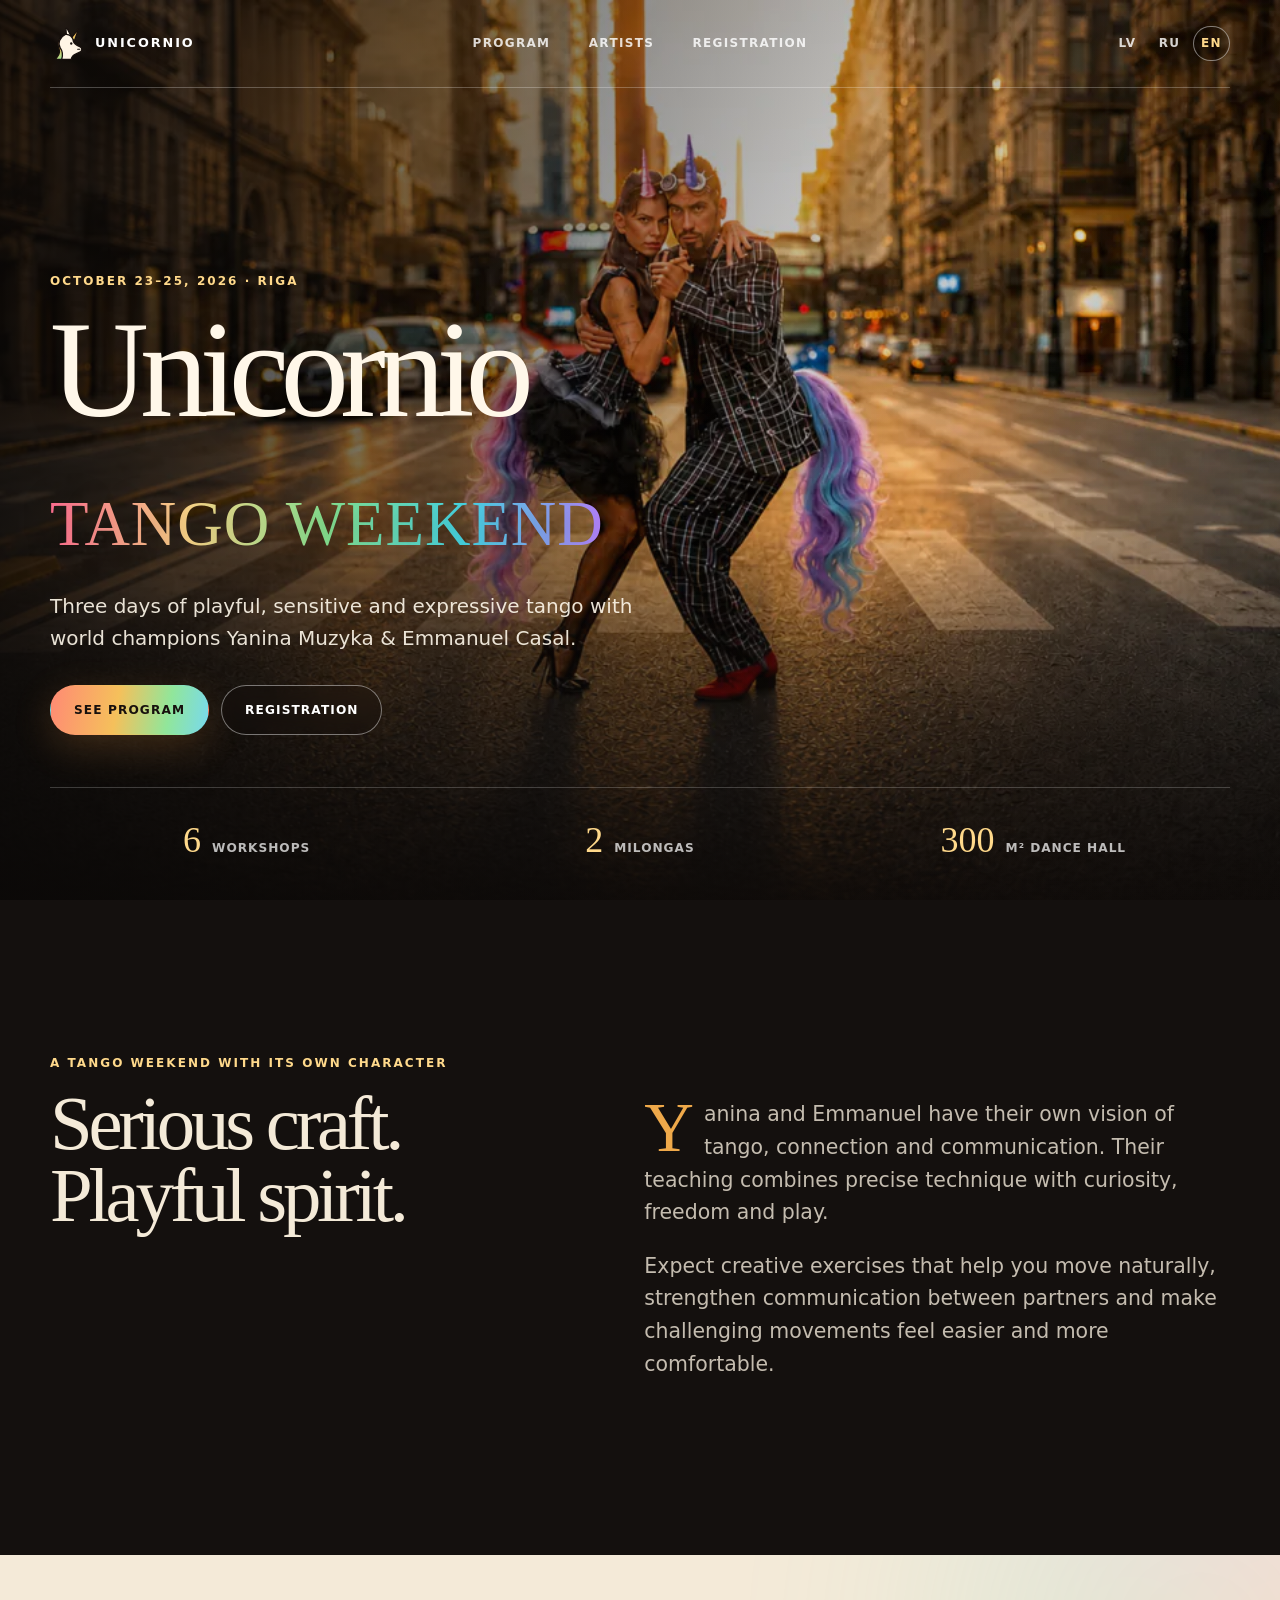
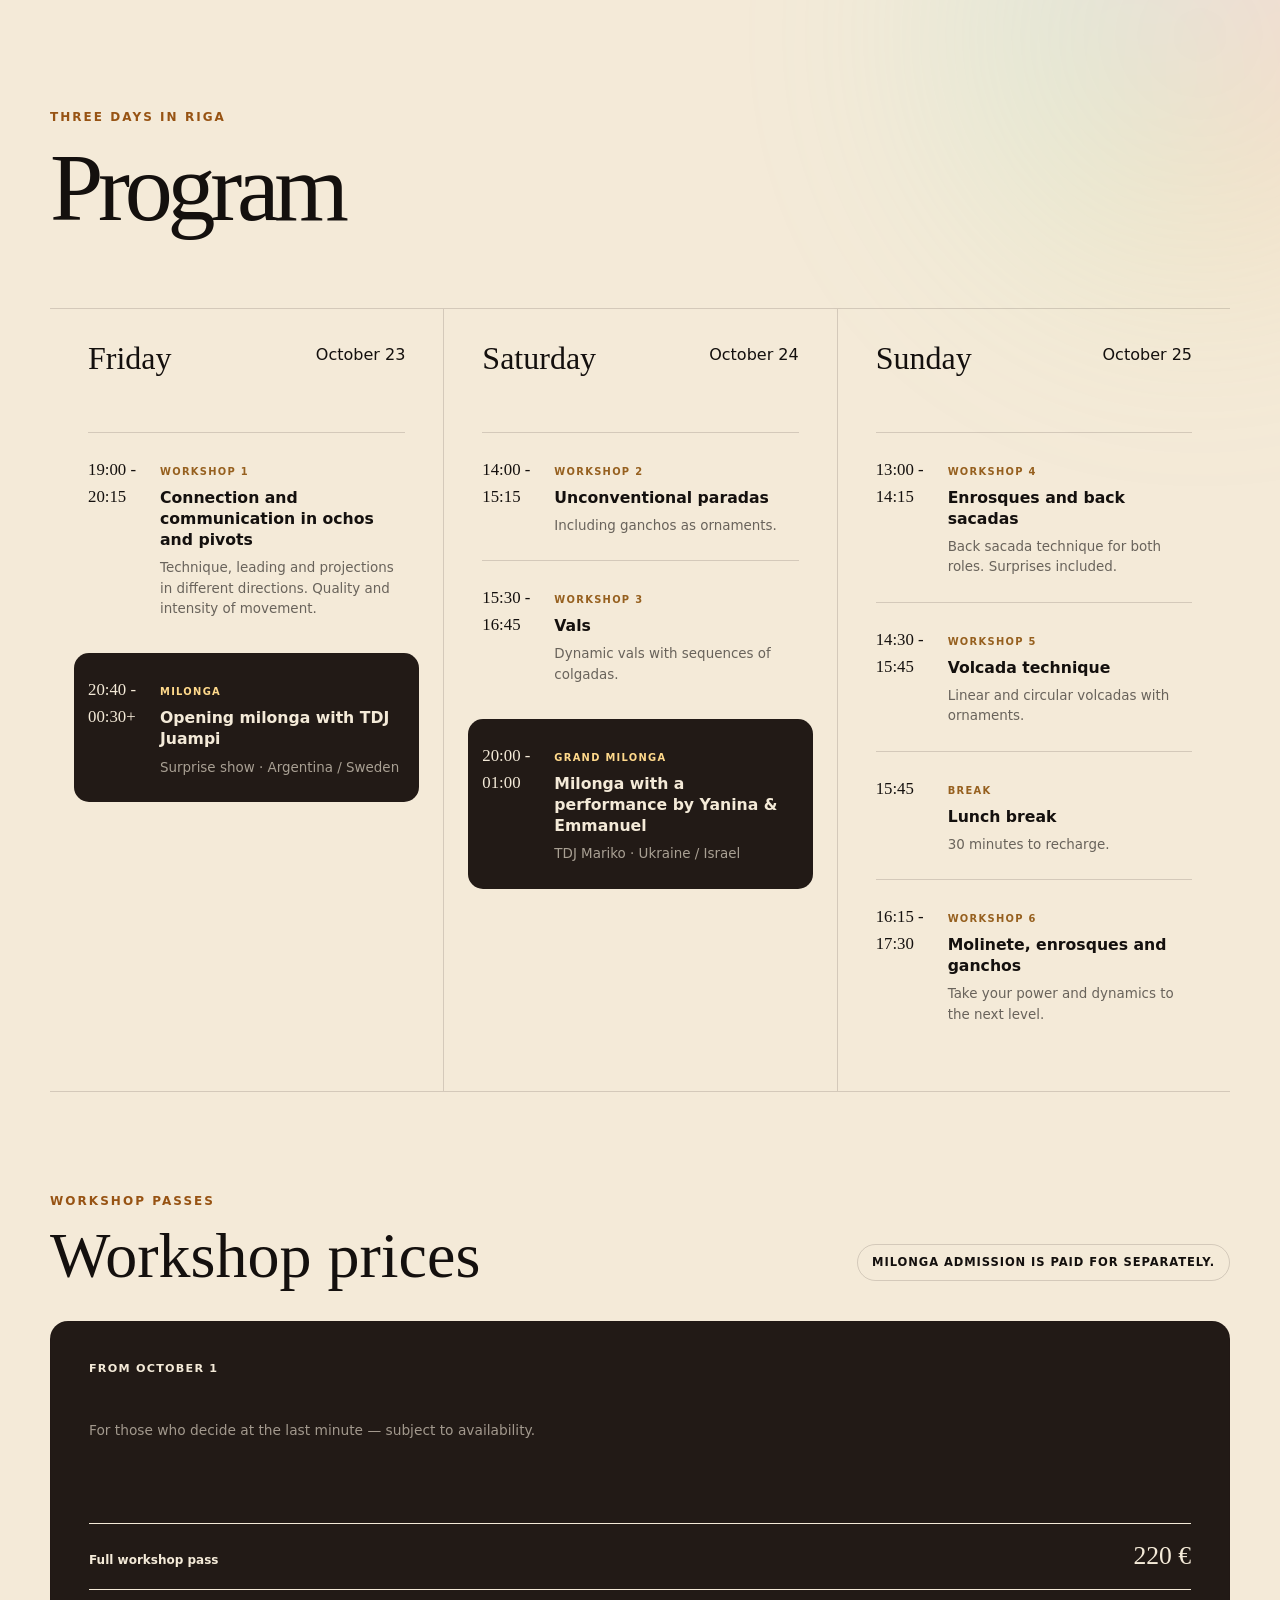
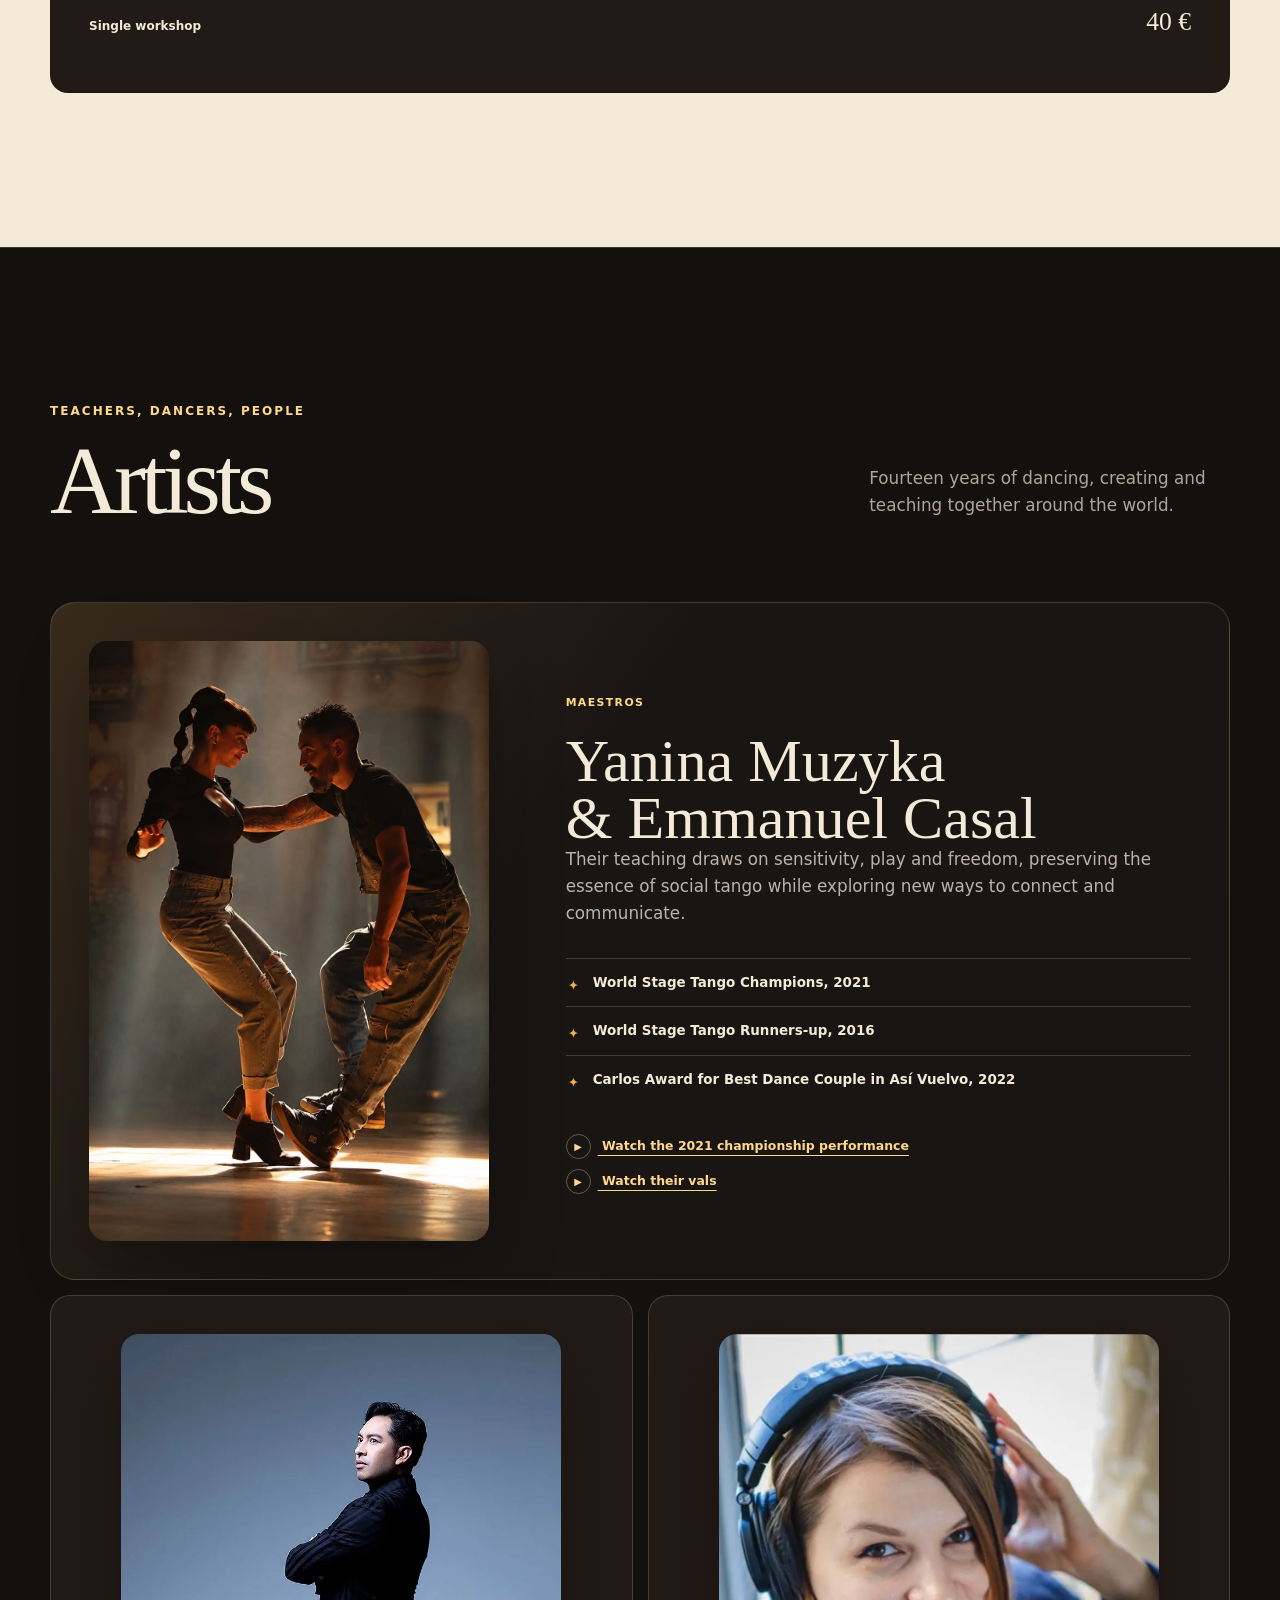
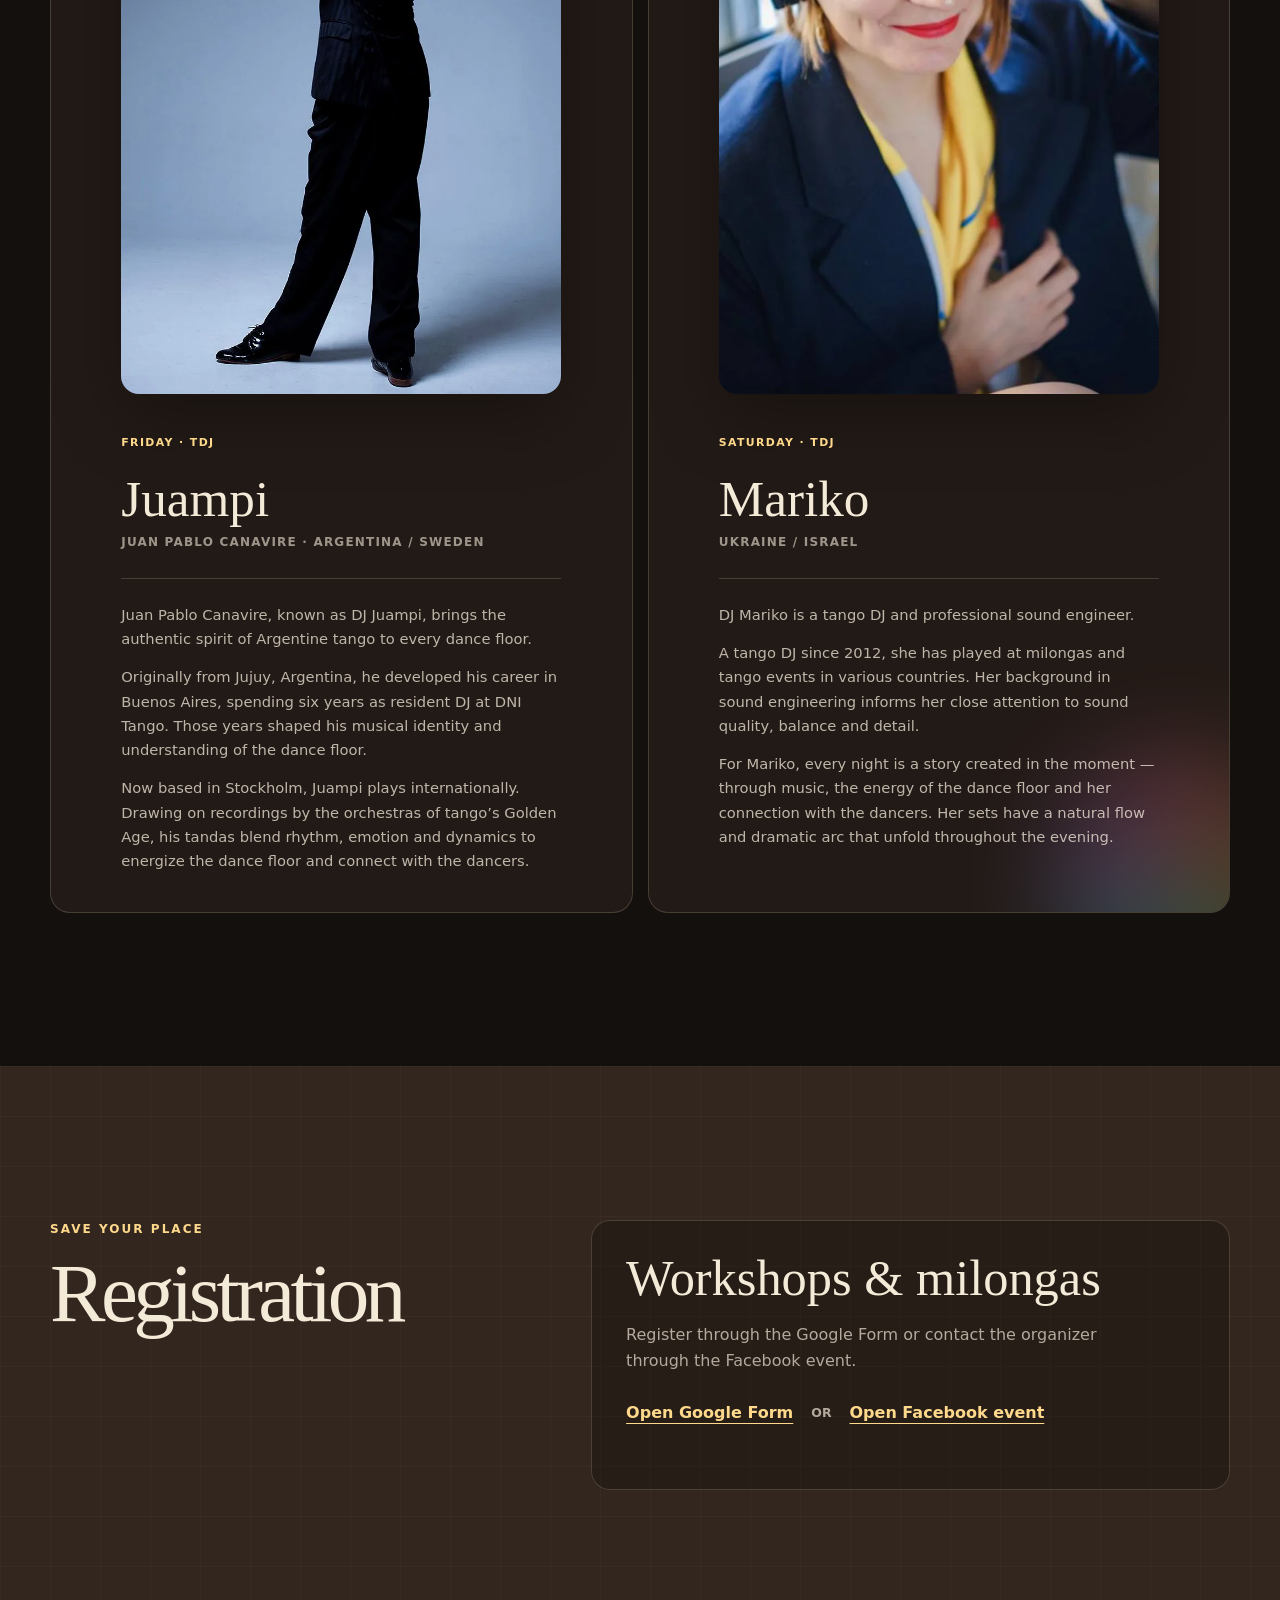
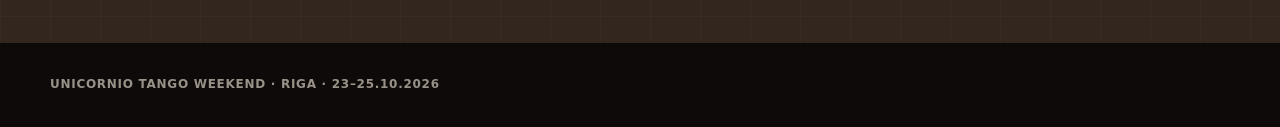
==== en/index.html @ 2f27020a "Improve multilingual event SEO" ====
<!doctype html>
<html lang="en">
  <head>
    <meta charset="UTF-8" />
    <meta name="viewport" content="width=device-width, initial-scale=1.0" />
    <meta name="theme-color" content="#130f0d" />
    <meta name="description" content="Argentine tango workshops and milongas in Riga, October 23–25, 2026, with Yanina Muzyka and Emmanuel Casal." />
    <link rel="canonical" href="https://tangounicornio.lv/en/" />
    <link rel="alternate" hreflang="lv" href="https://tangounicornio.lv/lv/" />
    <link rel="alternate" hreflang="ru" href="https://tangounicornio.lv/ru/" />
    <link rel="alternate" hreflang="en" href="https://tangounicornio.lv/en/" />
    <link rel="alternate" hreflang="x-default" href="https://tangounicornio.lv/en/" />
    <meta property="og:type" content="website" />
    <meta property="og:title" content="Argentine Tango Weekend in Riga 2026 | Unicornio" />
    <meta property="og:description" content="Six workshops and two milongas — with a surprise show on Friday and a performance by Yanina &amp; Emmanuel on Saturday." />
    <meta property="og:image" content="/assets/unicornio-cover.png" />
    <title>Argentine Tango Weekend in Riga 2026 | Unicornio</title>
    <link rel="icon" href="/assets/favicon.svg" type="image/svg+xml" />
    <link rel="stylesheet" href="/styles.css" />
    <script type="application/ld+json">
{
  "@context": "https://schema.org",
  "@type": "Event",
  "name": "Unicornio Tango Weekend",
  "description": "Argentine tango workshops and milongas in Riga, October 23–25, 2026, with Yanina Muzyka and Emmanuel Casal.",
  "startDate": "2026-10-23T19:00:00+03:00",
  "endDate": "2026-10-25T17:30:00+02:00",
  "eventStatus": "https://schema.org/EventScheduled",
  "eventAttendanceMode": "https://schema.org/OfflineEventAttendanceMode",
  "inLanguage": "en",
  "url": "https://tangounicornio.lv/en/",
  "image": [
    "https://tangounicornio.lv/assets/unicornio-cover-1733.webp"
  ],
  "location": {
    "@type": "Place",
    "address": {
      "@type": "PostalAddress",
      "addressLocality": "Riga",
      "addressCountry": "LV"
    }
  },
  "performer": [
    {
      "@type": "Person",
      "name": "Yanina Muzyka"
    },
    {
      "@type": "Person",
      "name": "Emmanuel Casal"
    }
  ],
  "offers": [
    {
      "@type": "Offer",
      "name": "Full workshop pass",
      "price": "220",
      "priceCurrency": "EUR",
      "availability": "https://schema.org/InStock",
      "validFrom": "2026-10-01T00:00:00+03:00",
      "url": "https://forms.gle/D3oBQXFUAZPL2CEC7"
    },
    {
      "@type": "Offer",
      "name": "Single workshop",
      "price": "40",
      "priceCurrency": "EUR",
      "availability": "https://schema.org/InStock",
      "validFrom": "2026-10-01T00:00:00+03:00",
      "url": "https://forms.gle/D3oBQXFUAZPL2CEC7"
    }
  ],
  "sameAs": "https://facebook.com/events/s/unicornio-tango-weekend/2858745324495593/"
}
    </script>
    <script src="/runtime.js" defer></script>
  </head>
  <body>
    <a class="skip-link" href="#main">Skip to content</a>

    <header class="site-header" id="top">
      <a class="brand" href="#top" aria-label="Unicornio Tango Weekend">
        <img class="brand-mark" src="/assets/favicon.svg" alt="" />
        <span>Unicornio</span>
      </a>

      <nav class="main-nav" aria-label="Main navigation">
        <a href="#program">Program</a>
        <a href="#artists">Artists</a>
        <a href="#registration">Registration</a>
      </nav>

      <nav class="language-picker" aria-label="Language">
        <a href="/lv/" lang="lv">LV</a>
        <a href="/ru/" lang="ru">RU</a>
        <a href="/en/" lang="en" class="active" aria-current="page">EN</a>
      </nav>
    </header>

    <main id="main">
      <section class="hero" aria-labelledby="hero-title">
        <div class="hero-image-wrap">
          <picture>
            <source
              type="image/webp"
              srcset="
                /assets/unicornio-cover-640.webp 640w,
                /assets/unicornio-cover-1280.webp 1280w,
                /assets/unicornio-cover-1733.webp 1733w
              "
              sizes="100vw"
            />
            <img
              class="hero-image"
              src="/assets/unicornio-cover.png"
              width="1733"
              height="907"
              fetchpriority="high"
              alt="Yanina Muzyka and Emmanuel Casal dancing tango in a Riga street surrounded by unicorn imagery"
            />
          </picture>
          <div class="hero-image-shade" aria-hidden="true"></div>
        </div>

        <div class="hero-content shell">
          <p class="eyebrow">October 23–25, 2026 · Riga</p>
          <h1 id="hero-title">Unicornio<br /><span>Tango Weekend</span></h1>
          <p class="hero-lead">Three days of playful, sensitive and expressive tango with world champions Yanina Muzyka &amp; Emmanuel Casal.</p>
          <div class="hero-actions">
            <a class="button button-primary" href="#program">See program</a>
            <a class="button button-ghost" href="#registration">Registration</a>
          </div>
        </div>

        <div class="hero-facts shell" aria-label="Event highlights">
          <div><strong>6</strong><span>workshops</span></div>
          <div><strong>2</strong><span>milongas</span></div>
          <div><strong>300</strong><span>m² dance hall</span></div>
        </div>
      </section>

      <section class="intro section shell">
        <div class="section-heading intro-heading">
          <p class="eyebrow">A tango weekend with its own character</p>
          <h2>Serious craft. Playful spirit.</h2>
        </div>
        <div class="intro-copy">
          <p>Yanina and Emmanuel have their own vision of tango, connection and communication. Their teaching combines precise technique with curiosity, freedom and play.</p>
          <p>Expect creative exercises that help you move naturally, strengthen communication between partners and make challenging movements feel easier and more comfortable.</p>
        </div>
      </section>

      <section class="section program-section" id="program">
        <div class="shell">
          <div class="section-heading split-heading">
            <div>
              <p class="eyebrow">Three days in Riga</p>
              <h2>Program</h2>
            </div>
          </div>

          <div class="schedule">
              <article class="day">
                <header class="day-header">
                  <h3>Friday</h3>
                  <time datetime="2026-10-23">October 23</time>
                </header>

                <div class="event-item">
                  <time class="event-time" datetime="2026-10-23T19:00:00+03:00">19:00 - 20:15</time>
                  <div class="event-copy">
                    <span>Workshop 1</span>
                    <h4>Connection and communication in ochos and pivots</h4>
                    <p>Technique, leading and projections in different directions. Quality and intensity of movement.</p>
                  </div>
                </div>
                <div class="event-item milonga">
                  <time class="event-time" datetime="2026-10-23T20:40:00+03:00">20:40 - 00:30+</time>
                  <div class="event-copy">
                    <span>Milonga</span>
                    <h4>Opening milonga with TDJ Juampi</h4>
                    <p>Surprise show · Argentina / Sweden</p>
                  </div>
                </div>
              </article>
              <article class="day">
                <header class="day-header">
                  <h3>Saturday</h3>
                  <time datetime="2026-10-24">October 24</time>
                </header>

                <div class="event-item">
                  <time class="event-time" datetime="2026-10-24T14:00:00+03:00">14:00 - 15:15</time>
                  <div class="event-copy">
                    <span>Workshop 2</span>
                    <h4>Unconventional paradas</h4>
                    <p>Including ganchos as ornaments.</p>
                  </div>
                </div>
                <div class="event-item">
                  <time class="event-time" datetime="2026-10-24T15:30:00+03:00">15:30 - 16:45</time>
                  <div class="event-copy">
                    <span>Workshop 3</span>
                    <h4>Vals</h4>
                    <p>Dynamic vals with sequences of colgadas.</p>
                  </div>
                </div>
                <div class="event-item milonga">
                  <time class="event-time" datetime="2026-10-24T20:00:00+03:00">20:00 - 01:00</time>
                  <div class="event-copy">
                    <span>Grand Milonga</span>
                    <h4>Milonga with a performance by Yanina &amp; Emmanuel</h4>
                    <p>TDJ Mariko · Ukraine / Israel</p>
                  </div>
                </div>
              </article>
              <article class="day">
                <header class="day-header">
                  <h3>Sunday</h3>
                  <time datetime="2026-10-25">October 25</time>
                </header>

                <div class="event-item">
                  <time class="event-time" datetime="2026-10-25T13:00:00+02:00">13:00 - 14:15</time>
                  <div class="event-copy">
                    <span>Workshop 4</span>
                    <h4>Enrosques and back sacadas</h4>
                    <p>Back sacada technique for both roles. Surprises included.</p>
                  </div>
                </div>
                <div class="event-item">
                  <time class="event-time" datetime="2026-10-25T14:30:00+02:00">14:30 - 15:45</time>
                  <div class="event-copy">
                    <span>Workshop 5</span>
                    <h4>Volcada technique</h4>
                    <p>Linear and circular volcadas with ornaments.</p>
                  </div>
                </div>
                <div class="event-item">
                  <time class="event-time" datetime="2026-10-25T15:45:00+02:00">15:45</time>
                  <div class="event-copy">
                    <span>Break</span>
                    <h4>Lunch break</h4>
                    <p>30 minutes to recharge.</p>
                  </div>
                </div>
                <div class="event-item">
                  <time class="event-time" datetime="2026-10-25T16:15:00+02:00">16:15 - 17:30</time>
                  <div class="event-copy">
                    <span>Workshop 6</span>
                    <h4>Molinete, enrosques and ganchos</h4>
                    <p>Take your power and dynamics to the next level.</p>
                  </div>
                </div>
              </article>
          </div>

          <div class="pricing-header">
            <div>
              <p class="eyebrow">Workshop passes</p>
              <h3>Workshop prices</h3>
            </div>
            <p class="notice">Milonga admission is paid for separately.</p>
          </div>
          <div class="pricing-grid pricing-grid-single">
            <article class="price-card">
              <span class="price-period">From October 1</span>
              <p>For those who decide at the last minute — subject to availability.</p>
              <div class="price-row"><span>Full workshop pass</span><strong>220 €</strong></div>
              <div class="price-row"><span>Single workshop</span><strong>40 €</strong></div>
            </article>
          </div>
        </div>
      </section>

      <section class="section artists-section" id="artists">
        <div class="shell">
          <div class="section-heading split-heading">
            <div>
              <p class="eyebrow">Teachers, dancers, people</p>
              <h2>Artists</h2>
            </div>
            <p>Fourteen years of dancing, creating and teaching together around the world.</p>
          </div>

          <article class="maestros-card">
            <div class="maestros-photo">
              <img src="/assets/yanina-emmanuel-teachers.webp" width="1024" height="1536" loading="lazy" decoding="async" alt="Yanina Muzyka and Emmanuel Casal dancing together" />
            </div>
            <div class="maestros-content">
              <div class="maestros-title">
                <span>Maestros</span>
                <h3>Yanina Muzyka<br />&amp; Emmanuel Casal</h3>
              </div>
              <div class="maestros-copy">
                <p>Their teaching draws on sensitivity, play and freedom, preserving the essence of social tango while exploring new ways to connect and communicate.</p>
                <ul class="achievements">
                  <li>World Stage Tango Champions, 2021</li>
                  <li>World Stage Tango Runners-up, 2016</li>
                  <li>Carlos Award for Best Dance Couple in Así Vuelvo, 2022</li>
                </ul>
                <div class="video-links">
                  <a href="https://youtu.be/jiVx8VYluPM" target="_blank" rel="noreferrer">
                    <span aria-hidden="true">▶</span>
                    <span>Watch the 2021 championship performance</span>
                  </a>
                  <a href="https://www.youtube.com/watch?v=4IIaq4v3_SM" target="_blank" rel="noreferrer">
                    <span aria-hidden="true">▶</span>
                    <span>Watch their vals</span>
                  </a>
                </div>
              </div>
            </div>
          </article>

          <div class="dj-grid">
            <article class="dj-card dj-card-with-photo">
              <div class="dj-photo">
                <img src="/assets/juampi-tdj.webp" width="800" height="1200" loading="lazy" decoding="async" alt="Portrait of Juampi" />
              </div>
              <div class="dj-card-content">
                <span>Friday · TDJ</span>
                <h3>Juampi</h3>
                <p>Juan Pablo Canavire · Argentina / Sweden</p>
                <div class="dj-bio">
                  <p>Juan Pablo Canavire, known as DJ Juampi, brings the authentic spirit of Argentine tango to every dance floor.</p>
                  <p>Originally from Jujuy, Argentina, he developed his career in Buenos Aires, spending six years as resident DJ at DNI Tango. Those years shaped his musical identity and understanding of the dance floor.</p>
                  <p>Now based in Stockholm, Juampi plays internationally. Drawing on recordings by the orchestras of tango’s Golden Age, his tandas blend rhythm, emotion and dynamics to energize the dance floor and connect with the dancers.</p>
                </div>
              </div>
            </article>
            <article class="dj-card dj-card-with-photo rainbow-card">
              <div class="dj-photo">
                <img src="/assets/mariko-tdj.webp" width="800" height="1200" loading="lazy" decoding="async" alt="Portrait of Mariko" />
              </div>
              <div class="dj-card-content">
                <span>Saturday · TDJ</span>
                <h3>Mariko</h3>
                <p>Ukraine / Israel</p>
                <div class="dj-bio">
                  <p>DJ Mariko is a tango DJ and professional sound engineer.</p>
                  <p>A tango DJ since 2012, she has played at milongas and tango events in various countries. Her background in sound engineering informs her close attention to sound quality, balance and detail.</p>
                  <p>For Mariko, every night is a story created in the moment — through music, the energy of the dance floor and her connection with the dancers. Her sets have a natural flow and dramatic arc that unfold throughout the evening.</p>
                </div>
              </div>
            </article>
          </div>
        </div>
      </section>

      <section class="section registration-section" id="registration">
        <div class="shell registration-shell">
          <div class="section-heading">
            <p class="eyebrow">Save your place</p>
            <h2>Registration</h2>
          </div>

          <div class="registration-grid">
            <article class="registration-card">
              <h3>Workshops &amp; milongas</h3>
              <p>Register through the Google Form or contact the organizer through the Facebook event.</p>
              <div class="registration-actions">
                <a class="text-link" href="https://forms.gle/D3oBQXFUAZPL2CEC7" target="_blank" rel="noreferrer">
                  <span>Open Google Form</span>
                </a>
                <span class="registration-or">or</span>
                <a class="text-link" href="https://facebook.com/events/s/unicornio-tango-weekend/2858745324495593/" target="_blank" rel="noreferrer">Open Facebook event</a>
              </div>
            </article>
          </div>
        </div>
      </section>
    </main>

    <footer class="site-footer">
      <div class="shell footer-inner">
        <p>Unicornio Tango Weekend · Riga · 23–25.10.2026</p>
      </div>
    </footer>

    <a class="back-to-top" id="back-to-top" href="#top" aria-hidden="true" tabindex="-1">Back to top ↑</a>
  </body>
</html>
---- styles.css ----
:root {
  --ink: #14100e;
  --ink-soft: #221a16;
  --paper: #f4ead8;
  --paper-deep: #e6d3b6;
  --gold: #efa94a;
  --gold-bright: #ffd98b;
  --rose: #ff6f91;
  --violet: #b883ff;
  --cyan: #47d9e9;
  --green: #88e693;
  --line-dark: rgba(255, 234, 198, 0.17);
  --line-light: rgba(28, 19, 14, 0.15);
  --shell: min(1180px, calc(100vw - 40px));
  --display: Georgia, "Times New Roman", serif;
  --sans: Inter, ui-sans-serif, system-ui, -apple-system, BlinkMacSystemFont, "Segoe UI", sans-serif;
}

* {
  box-sizing: border-box;
}

html {
  scroll-behavior: smooth;
}

body {
  margin: 0;
  background: var(--ink);
  color: var(--paper);
  font-family: var(--sans);
  font-size: 16px;
  line-height: 1.6;
}

body::before {
  position: fixed;
  inset: 0;
  z-index: -1;
  background:
    radial-gradient(circle at 12% 8%, rgba(255, 181, 83, 0.12), transparent 31%),
    radial-gradient(circle at 90% 32%, rgba(184, 131, 255, 0.08), transparent 28%),
    var(--ink);
  content: "";
}

a {
  color: inherit;
}

button,
a {
  -webkit-tap-highlight-color: transparent;
}

button,
.button {
  font: inherit;
}

.shell {
  width: var(--shell);
  margin-inline: auto;
}

.skip-link {
  position: fixed;
  top: 10px;
  left: 10px;
  z-index: 100;
  padding: 10px 16px;
  background: var(--paper);
  color: var(--ink);
  transform: translateY(-160%);
}

.skip-link:focus {
  transform: translateY(0);
}

.site-header {
  position: absolute;
  top: 0;
  left: 50%;
  z-index: 20;
  display: grid;
  grid-template-columns: 1fr auto 1fr;
  align-items: center;
  width: var(--shell);
  min-height: 88px;
  border-bottom: 1px solid rgba(255, 255, 255, 0.25);
  transform: translateX(-50%);
}

.brand {
  display: inline-flex;
  align-items: center;
  gap: 11px;
  width: fit-content;
  color: #fff;
  font-size: 0.8rem;
  font-weight: 800;
  letter-spacing: 0.15em;
  text-decoration: none;
  text-transform: uppercase;
}

.brand-mark {
  display: block;
  width: 34px;
  height: 34px;
  object-fit: contain;
}

.main-nav {
  display: flex;
  gap: clamp(22px, 3vw, 42px);
}

.main-nav a,
.language-picker a {
  border: 0;
  background: transparent;
  color: rgba(255, 255, 255, 0.82);
  cursor: pointer;
  font-size: 0.75rem;
  font-weight: 750;
  letter-spacing: 0.11em;
  text-decoration: none;
  text-transform: uppercase;
}

.main-nav a:hover,
.main-nav a:focus-visible,
.language-picker a:hover,
.language-picker a:focus-visible,
.language-picker a.active {
  color: var(--gold-bright);
}

.language-picker {
  display: flex;
  justify-content: flex-end;
  gap: 5px;
}

.language-picker a {
  min-width: 37px;
  padding: 7px 6px;
  border: 1px solid transparent;
  border-radius: 100px;
  text-align: center;
}

.language-picker a.active {
  border-color: rgba(255, 255, 255, 0.45);
  background: rgba(0, 0, 0, 0.2);
}

.hero {
  position: relative;
  display: flex;
  min-height: min(940px, 100svh);
  flex-direction: column;
  justify-content: flex-end;
  overflow: hidden;
  isolation: isolate;
}

.hero-image-wrap,
.hero-image-shade {
  position: absolute;
  inset: 0;
}

.hero-image-wrap picture {
  display: block;
  width: 100%;
  height: 100%;
}

.hero-image {
  width: 100%;
  height: 100%;
  object-fit: cover;
  object-position: 50% 50%;
}

.hero-image-shade {
  background:
    linear-gradient(90deg, rgba(10, 8, 7, 0.83) 0%, rgba(10, 8, 7, 0.38) 42%, rgba(10, 8, 7, 0.06) 70%),
    linear-gradient(0deg, rgba(15, 11, 9, 0.96) 0%, transparent 42%, rgba(9, 7, 6, 0.22) 100%);
}

.hero-content {
  position: relative;
  z-index: 2;
  padding-top: 155px;
  padding-bottom: 52px;
}

.eyebrow {
  margin: 0 0 15px;
  color: var(--gold-bright);
  font-size: 0.75rem;
  font-weight: 800;
  letter-spacing: 0.17em;
  text-transform: uppercase;
}

.hero h1,
.section-heading h2,
.pricing-header h3,
.maestros-card h3,
.registration-card h3 {
  margin: 0;
  font-family: var(--display);
  font-weight: 500;
  line-height: 0.94;
}

.hero h1 {
  max-width: 800px;
  color: #fff7e9;
  font-size: clamp(4.1rem, 10.7vw, 9.4rem);
  letter-spacing: -0.065em;
  text-shadow: 0 5px 35px rgba(0, 0, 0, 0.35);
}

.hero h1 span {
  display: inline-block;
  background: linear-gradient(90deg, var(--rose), var(--gold-bright), var(--green), var(--cyan), var(--violet));
  -webkit-background-clip: text;
  background-clip: text;
  color: transparent;
  font-size: 0.46em;
  letter-spacing: 0.015em;
  text-transform: uppercase;
}

.hero-lead {
  max-width: 620px;
  margin: 27px 0 0;
  color: rgba(255, 248, 235, 0.9);
  font-size: clamp(1rem, 1.8vw, 1.25rem);
}

.hero-actions {
  display: flex;
  flex-wrap: wrap;
  gap: 12px;
  margin-top: 31px;
}

.button {
  display: inline-flex;
  min-height: 50px;
  align-items: center;
  justify-content: center;
  padding: 12px 23px;
  border: 1px solid transparent;
  border-radius: 100px;
  font-size: 0.76rem;
  font-weight: 850;
  letter-spacing: 0.09em;
  text-decoration: none;
  text-transform: uppercase;
  transition: transform 160ms ease, background 160ms ease, border-color 160ms ease;
}

.button:hover,
.button:focus-visible {
  transform: translateY(-2px);
}

.button-primary {
  background: linear-gradient(100deg, #ff8a74, #f5c05b 42%, #91e69a 74%, #78d9ee);
  color: #17100d;
  box-shadow: 0 12px 38px rgba(228, 147, 65, 0.22);
}

.button-ghost {
  border-color: rgba(255, 255, 255, 0.43);
  background: rgba(16, 12, 10, 0.23);
  color: #fff;
  backdrop-filter: blur(8px);
}

.hero-facts {
  position: relative;
  z-index: 2;
  display: grid;
  grid-template-columns: repeat(3, 1fr);
  padding: 24px 0 30px;
  border-top: 1px solid rgba(255, 255, 255, 0.2);
}

.hero-facts div {
  display: flex;
  align-items: baseline;
  justify-content: center;
  gap: 11px;
}

.hero-facts strong {
  color: var(--gold-bright);
  font-family: var(--display);
  font-size: 2.25rem;
  font-weight: 500;
}

.hero-facts span {
  color: rgba(255, 255, 255, 0.72);
  font-size: 0.76rem;
  font-weight: 700;
  letter-spacing: 0.08em;
  text-transform: uppercase;
}

.section {
  padding: clamp(86px, 12vw, 155px) 0;
}

.section-heading h2 {
  font-size: clamp(3.2rem, 7.5vw, 7.2rem);
  letter-spacing: -0.055em;
}

.split-heading {
  display: grid;
  grid-template-columns: minmax(0, 1.35fr) minmax(260px, 0.65fr);
  align-items: end;
  gap: 70px;
}

.split-heading > p {
  max-width: 490px;
  margin: 0 0 7px;
  color: rgba(255, 244, 226, 0.66);
  font-size: 1.05rem;
}

.intro {
  display: grid;
  grid-template-columns: 0.9fr 1.1fr;
  gap: clamp(50px, 9vw, 130px);
  align-items: start;
}

.intro-heading h2 {
  max-width: 520px;
  font-size: clamp(3.2rem, 6vw, 6rem);
}

.intro-copy {
  max-width: 650px;
  padding-top: 24px;
  color: rgba(255, 245, 229, 0.75);
  font-size: clamp(1.05rem, 1.8vw, 1.28rem);
}

.intro-copy p:first-child::first-letter {
  float: left;
  margin: 8px 10px 0 0;
  color: var(--gold);
  font-family: var(--display);
  font-size: 4.3rem;
  line-height: 0.65;
}

.program-section {
  position: relative;
  overflow: hidden;
  background: var(--paper);
  color: var(--ink);
}

.program-section::before {
  position: absolute;
  top: -180px;
  right: -180px;
  width: 520px;
  height: 520px;
  border-radius: 50%;
  background: conic-gradient(from 80deg, var(--rose), var(--gold), var(--green), var(--cyan), var(--violet), var(--rose));
  content: "";
  filter: blur(115px);
  opacity: 0.14;
}

.program-section .eyebrow {
  color: #975313;
}

.program-section .split-heading > p {
  color: rgba(20, 16, 14, 0.66);
}

.schedule {
  position: relative;
  display: grid;
  grid-template-columns: repeat(3, 1fr);
  margin-top: 75px;
  border-top: 1px solid var(--line-light);
  border-bottom: 1px solid var(--line-light);
}

.day {
  padding: 33px clamp(20px, 3vw, 38px) 42px;
}

.day + .day {
  border-left: 1px solid var(--line-light);
}

.day-header {
  display: flex;
  align-items: flex-start;
  justify-content: space-between;
  gap: 20px;
  min-height: 90px;
}

.day-header h3 {
  margin: 0;
  font-family: var(--display);
  font-size: 2rem;
  font-weight: 500;
  line-height: 1;
}

.day-header span {
  color: rgba(20, 16, 14, 0.48);
  font-size: 0.7rem;
  font-weight: 800;
  letter-spacing: 0.11em;
  text-transform: uppercase;
}

.event-item {
  position: relative;
  display: grid;
  grid-template-columns: 58px 1fr;
  gap: 14px;
  padding: 24px 0;
  border-top: 1px solid var(--line-light);
}

.event-time {
  font-family: var(--display);
  font-size: 1.05rem;
  font-variant-numeric: tabular-nums;
}

.event-copy span {
  display: inline-block;
  margin-bottom: 7px;
  color: #96601f;
  font-size: 0.62rem;
  font-weight: 850;
  letter-spacing: 0.13em;
  text-transform: uppercase;
}

.event-copy h4 {
  margin: 0;
  font-size: 0.98rem;
  line-height: 1.35;
}

.event-copy p {
  margin: 8px 0 0;
  color: rgba(20, 16, 14, 0.62);
  font-size: 0.84rem;
  line-height: 1.52;
}

.event-item.milonga {
  margin: 10px -14px 0;
  padding: 24px 14px;
  border-top: 0;
  border-radius: 15px;
  background: var(--ink-soft);
  color: var(--paper);
}

.event-item.milonga .event-copy span {
  color: var(--gold-bright);
}

.event-item.milonga .event-copy p {
  color: rgba(255, 245, 228, 0.61);
}

.pricing-header {
  display: flex;
  align-items: end;
  justify-content: space-between;
  gap: 40px;
  margin-top: 100px;
}

.pricing-header h3 {
  font-size: clamp(2.5rem, 5vw, 4.5rem);
}

.notice {
  margin: 0 0 6px;
  padding: 8px 14px;
  border: 1px solid var(--line-light);
  border-radius: 100px;
  font-size: 0.72rem;
  font-weight: 800;
  letter-spacing: 0.08em;
  text-transform: uppercase;
}

.pricing-grid {
  display: grid;
  grid-template-columns: repeat(2, minmax(0, 1fr));
  gap: 14px;
  margin-top: 34px;
}

.pricing-grid-single {
  grid-template-columns: minmax(0, 1fr);
}

.price-card {
  min-height: 300px;
  padding: clamp(24px, 3vw, 38px);
  border: 1px solid var(--line-light);
  border-radius: 18px;
  background: rgba(255, 255, 255, 0.27);
}

.price-card:first-child {
  background: #ead8bd;
}

.price-card:last-child {
  background: var(--ink-soft);
  color: var(--paper);
}

.price-period {
  display: block;
  min-height: 45px;
  font-size: 0.7rem;
  font-weight: 850;
  letter-spacing: 0.11em;
  text-transform: uppercase;
}

.price-card p {
  min-height: 80px;
  margin: 14px 0 24px;
  color: rgba(20, 16, 14, 0.58);
  font-size: 0.86rem;
}

.price-card:last-child p {
  color: rgba(255, 245, 228, 0.58);
}

.price-row {
  display: flex;
  align-items: baseline;
  justify-content: space-between;
  gap: 15px;
  padding: 12px 0;
  border-top: 1px solid currentColor;
}

.price-row span {
  font-size: 0.75rem;
  font-weight: 700;
}

.price-row strong {
  font-family: var(--display);
  font-size: 1.6rem;
  font-weight: 500;
  white-space: nowrap;
}

.artists-section {
  border-top: 1px solid var(--line-dark);
}

.maestros-card {
  display: grid;
  grid-template-columns: minmax(260px, 0.78fr) minmax(0, 1.22fr);
  align-items: center;
  gap: clamp(36px, 6vw, 82px);
  margin-top: 76px;
  padding: clamp(20px, 3vw, 38px);
  border: 1px solid var(--line-dark);
  border-radius: 25px;
  background:
    linear-gradient(125deg, rgba(255, 180, 89, 0.14), transparent 40%),
    rgba(255, 255, 255, 0.025);
}

.maestros-photo,
.dj-photo {
  width: 100%;
  max-width: 440px;
  overflow: hidden;
  justify-self: center;
  border-radius: 18px;
  box-shadow: 0 24px 70px rgba(0, 0, 0, 0.28);
}

.maestros-photo img,
.dj-photo img {
  display: block;
  width: 100%;
  height: auto;
}

.maestros-content {
  min-width: 0;
}

.maestros-title > span,
.dj-card > span {
  color: var(--gold-bright);
  font-size: 0.68rem;
  font-weight: 850;
  letter-spacing: 0.13em;
  text-transform: uppercase;
}

.maestros-card h3 {
  margin-top: 20px;
  font-size: clamp(2.5rem, 4.7vw, 4.7rem);
}

.maestros-copy > p {
  margin-top: 0;
  color: rgba(255, 245, 229, 0.71);
  font-size: 1.05rem;
}

.achievements {
  margin: 31px 0;
  padding: 0;
  list-style: none;
}

.achievements li {
  position: relative;
  padding: 13px 0 13px 27px;
  border-top: 1px solid var(--line-dark);
  font-size: 0.84rem;
  font-weight: 750;
}

.achievements li::before {
  position: absolute;
  top: 16px;
  left: 2px;
  color: var(--gold);
  content: "✦";
}

.video-links {
  display: flex;
  flex-direction: column;
  align-items: flex-start;
  gap: 10px;
}

.video-links a,
.text-link {
  color: var(--gold-bright);
  font-size: 0.78rem;
  font-weight: 800;
  text-underline-offset: 5px;
}

.video-links a span:first-child {
  display: inline-grid;
  width: 25px;
  height: 25px;
  margin-right: 7px;
  place-items: center;
  border: 1px solid rgba(255, 217, 139, 0.35);
  border-radius: 50%;
  font-size: 0.62rem;
}

.dj-grid {
  display: grid;
  grid-template-columns: repeat(2, 1fr);
  gap: 15px;
  margin-top: 15px;
}

.dj-card {
  min-height: 225px;
  padding: 36px;
  border: 1px solid var(--line-dark);
  border-radius: 20px;
  background: var(--ink-soft);
}

.dj-card-with-photo {
  display: flex;
  flex-direction: column;
  align-items: center;
  padding: clamp(20px, 3vw, 38px);
}

.dj-photo {
  flex: 0 0 auto;
}

.dj-card-content {
  width: 100%;
  max-width: 440px;
  margin-top: clamp(24px, 3vw, 34px);
  min-width: 0;
}

.dj-card-content > span {
  color: var(--gold-bright);
  font-size: 0.68rem;
  font-weight: 850;
  letter-spacing: 0.13em;
  text-transform: uppercase;
}

.dj-card h3 {
  margin: 35px 0 0;
  font-family: var(--display);
  font-size: 3.2rem;
  font-weight: 500;
  line-height: 1;
}

.dj-card-with-photo h3 {
  margin-top: 20px;
}

.dj-card-content > p {
  margin: 8px 0 0;
  color: rgba(255, 245, 228, 0.57);
  font-size: 0.75rem;
  font-weight: 700;
  letter-spacing: 0.1em;
  text-transform: uppercase;
}

.dj-bio {
  margin-top: 26px;
  padding-top: 24px;
  border-top: 1px solid var(--line-dark);
}

.dj-bio p {
  margin: 0;
  color: rgba(255, 245, 229, 0.71);
  font-size: 0.92rem;
  font-weight: 400;
  letter-spacing: 0;
  line-height: 1.65;
  text-transform: none;
}

.dj-bio p + p {
  margin-top: 14px;
}

.rainbow-card {
  position: relative;
  overflow: hidden;
}

.rainbow-card::after {
  position: absolute;
  right: -80px;
  bottom: -100px;
  width: 260px;
  height: 260px;
  border-radius: 50%;
  background: conic-gradient(var(--rose), var(--gold), var(--green), var(--cyan), var(--violet), var(--rose));
  content: "";
  filter: blur(48px);
  opacity: 0.25;
  z-index: 0;
}

.rainbow-card > * {
  position: relative;
  z-index: 1;
}

.registration-section {
  position: relative;
  overflow: hidden;
  background: #33261e;
}

.registration-section::before {
  position: absolute;
  inset: 0;
  background-image: linear-gradient(rgba(255, 255, 255, 0.025) 1px, transparent 1px), linear-gradient(90deg, rgba(255, 255, 255, 0.025) 1px, transparent 1px);
  background-size: 50px 50px;
  content: "";
}

.registration-shell {
  position: relative;
  display: grid;
  grid-template-columns: 0.8fr 1.2fr;
  gap: clamp(50px, 9vw, 130px);
}

.registration-section .section-heading h2 {
  font-size: clamp(3.3rem, 6.5vw, 6.2rem);
}

.registration-section .section-heading > p:last-child {
  max-width: 400px;
  color: rgba(255, 245, 229, 0.65);
}

.registration-grid {
  display: grid;
  gap: 14px;
}

.registration-card {
  position: relative;
  min-height: 270px;
  padding: 34px;
  border: 1px solid var(--line-dark);
  border-radius: 19px;
  background: rgba(16, 12, 10, 0.3);
}

.registration-card h3 {
  font-size: clamp(2rem, 4vw, 3.15rem);
}

.registration-card p {
  max-width: 500px;
  margin: 20px 0 27px;
  color: rgba(255, 245, 229, 0.65);
}

.registration-actions {
  display: flex;
  align-items: center;
  flex-wrap: wrap;
  gap: 18px;
}

.registration-actions .text-link {
  font-size: 1rem;
}

.registration-or {
  color: rgba(255, 245, 229, 0.65);
  font-size: 0.78rem;
  font-weight: 800;
  text-transform: uppercase;
}

.disabled-link {
  cursor: default;
  opacity: 0.58;
  pointer-events: none;
}

.site-footer {
  padding: 32px 0;
  background: #0d0a09;
  color: rgba(255, 245, 229, 0.58);
  font-size: 0.75rem;
  font-weight: 700;
  letter-spacing: 0.06em;
  text-transform: uppercase;
}

.footer-inner {
  display: flex;
  justify-content: space-between;
  gap: 20px;
}

.footer-inner p {
  margin: 0;
}

.back-to-top {
  position: fixed;
  right: max(20px, env(safe-area-inset-right));
  bottom: max(20px, env(safe-area-inset-bottom));
  z-index: 50;
  padding: 11px 17px;
  border: 1px solid rgba(255, 255, 255, 0.28);
  border-radius: 100px;
  background: rgba(20, 16, 14, 0.88);
  box-shadow: 0 10px 30px rgba(8, 6, 5, 0.24);
  color: var(--paper);
  font-size: 0.72rem;
  font-weight: 800;
  letter-spacing: 0.08em;
  opacity: 0;
  pointer-events: none;
  text-decoration: none;
  text-transform: uppercase;
  transform: translateY(10px);
  transition: opacity 180ms ease, transform 180ms ease, visibility 180ms;
  visibility: hidden;
  backdrop-filter: blur(10px);
}

.back-to-top.is-visible {
  opacity: 1;
  pointer-events: auto;
  transform: translateY(0);
  visibility: visible;
}

.back-to-top:hover,
.back-to-top:focus-visible {
  border-color: var(--gold-bright);
  transform: translateY(-2px);
}

@media (max-width: 920px) {
  .site-header {
    grid-template-columns: 1fr auto;
  }

  .main-nav {
    display: none;
  }

  .hero {
    min-height: 900px;
  }

  .hero-image {
    object-position: 56% 50%;
  }

  .hero-image-shade {
    background:
      linear-gradient(90deg, rgba(10, 8, 7, 0.78), rgba(10, 8, 7, 0.08)),
      linear-gradient(0deg, rgba(15, 11, 9, 0.98) 0%, transparent 60%, rgba(9, 7, 6, 0.25) 100%);
  }

  .intro,
  .registration-shell,
  .maestros-card {
    grid-template-columns: 1fr;
  }

  .split-heading {
    grid-template-columns: 1fr;
    gap: 25px;
  }

  .schedule {
    grid-template-columns: 1fr;
  }

  .day + .day {
    border-top: 1px solid var(--line-light);
    border-left: 0;
  }

  .day-header {
    min-height: 72px;
  }

  .pricing-grid {
    grid-template-columns: 1fr;
  }

  .price-card {
    min-height: 0;
  }

  .price-card p {
    min-height: 0;
  }
}

@media (max-width: 620px) {
  :root {
    --shell: min(100% - 28px, 1180px);
  }

  .site-header {
    min-height: 72px;
  }

  .brand span:last-child {
    display: none;
  }

  .hero {
    min-height: 790px;
  }

  .hero-image {
    object-position: 55% 50%;
  }

  .hero-content {
    padding-top: 120px;
    padding-bottom: 34px;
  }

  .hero h1 {
    font-size: clamp(3.4rem, 18vw, 5.8rem);
  }

  .hero-facts {
    grid-template-columns: 1fr;
    gap: 3px;
  }

  .hero-facts div {
    justify-content: space-between;
    border-bottom: 1px solid rgba(255, 255, 255, 0.12);
  }

  .hero-facts strong {
    font-size: 1.65rem;
  }

  .section {
    padding: 82px 0;
  }

  .pricing-header,
  .footer-inner {
    align-items: flex-start;
    flex-direction: column;
  }

  .pricing-header {
    display: flex;
  }

  .notice {
    border-radius: 12px;
  }

  .maestros-card,
  .dj-card-with-photo {
    padding: 28px 22px;
  }

  .dj-grid {
    grid-template-columns: 1fr;
  }

  .registration-card {
    padding: 28px 24px;
  }

  .footer-inner {
    display: flex;
  }
}

@media (prefers-reduced-motion: reduce) {
  html {
    scroll-behavior: auto;
  }

  *,
  *::before,
  *::after {
    transition-duration: 0.01ms !important;
  }
}
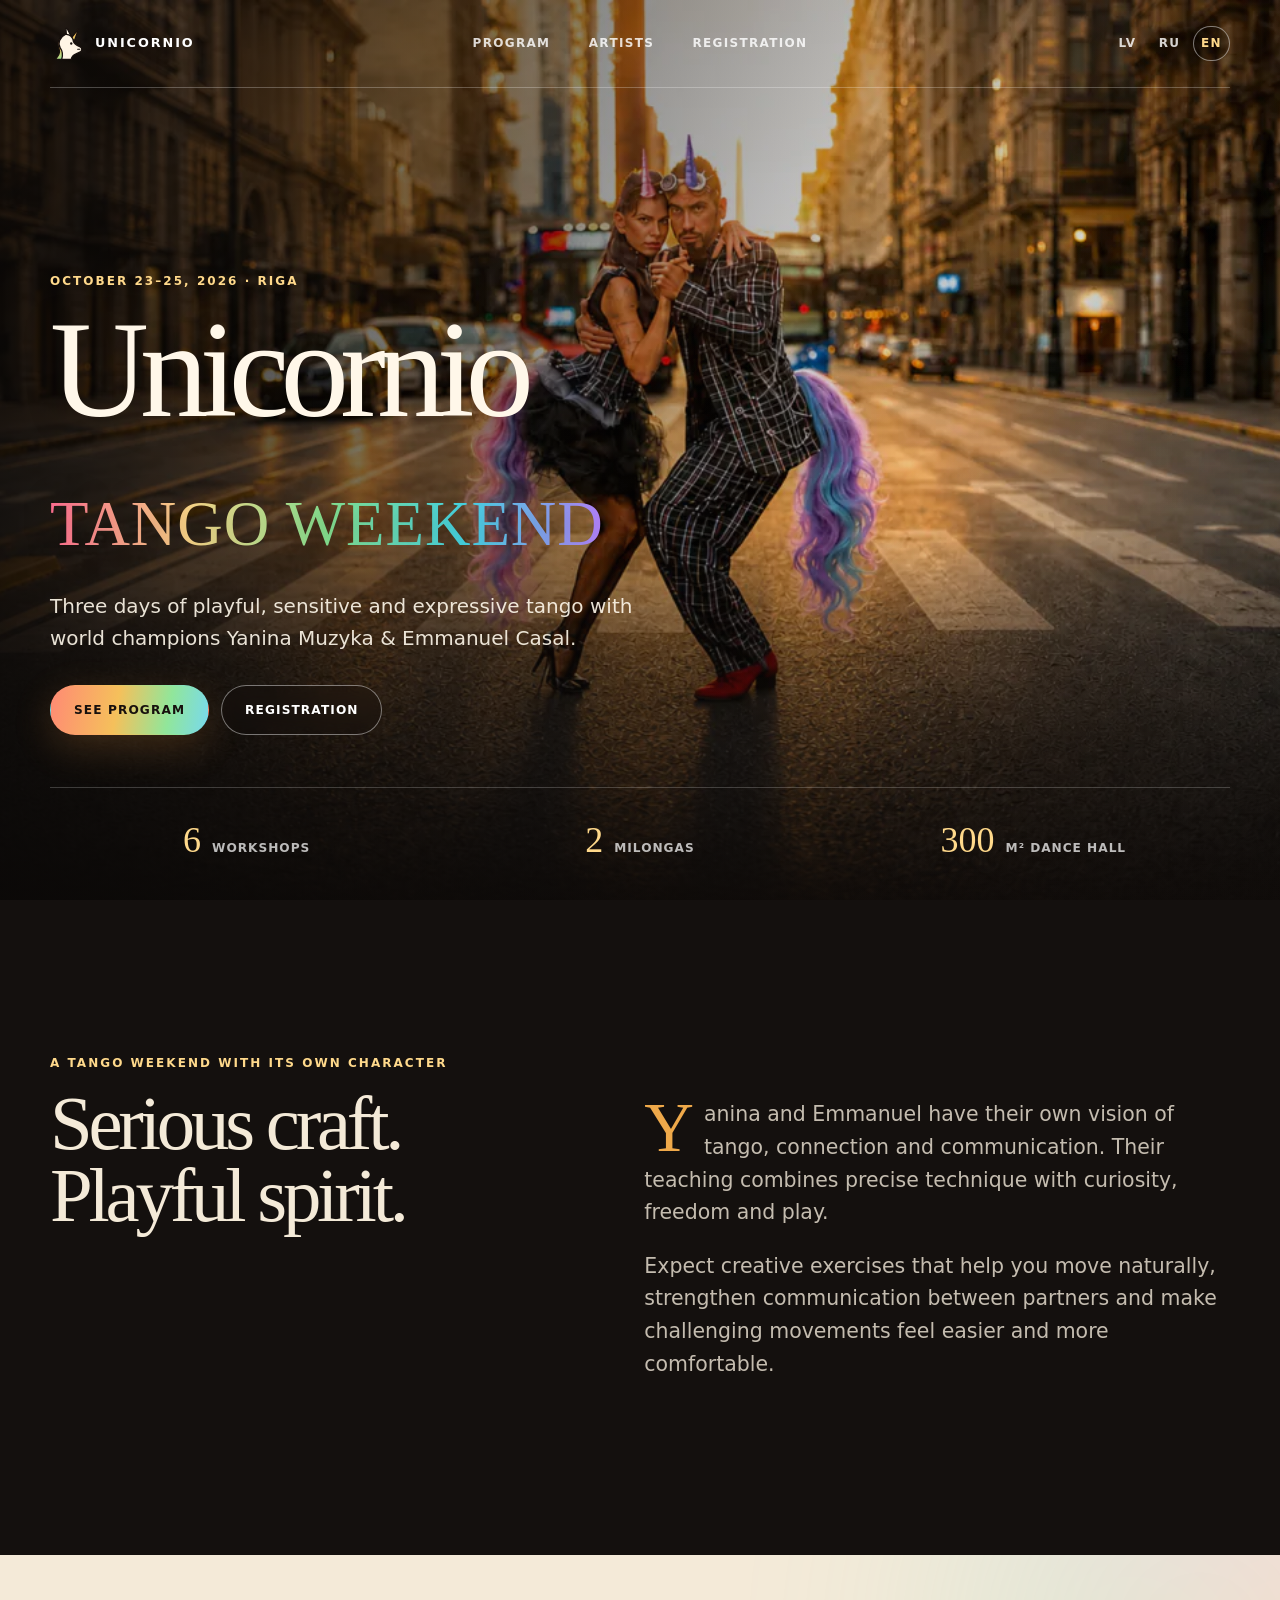
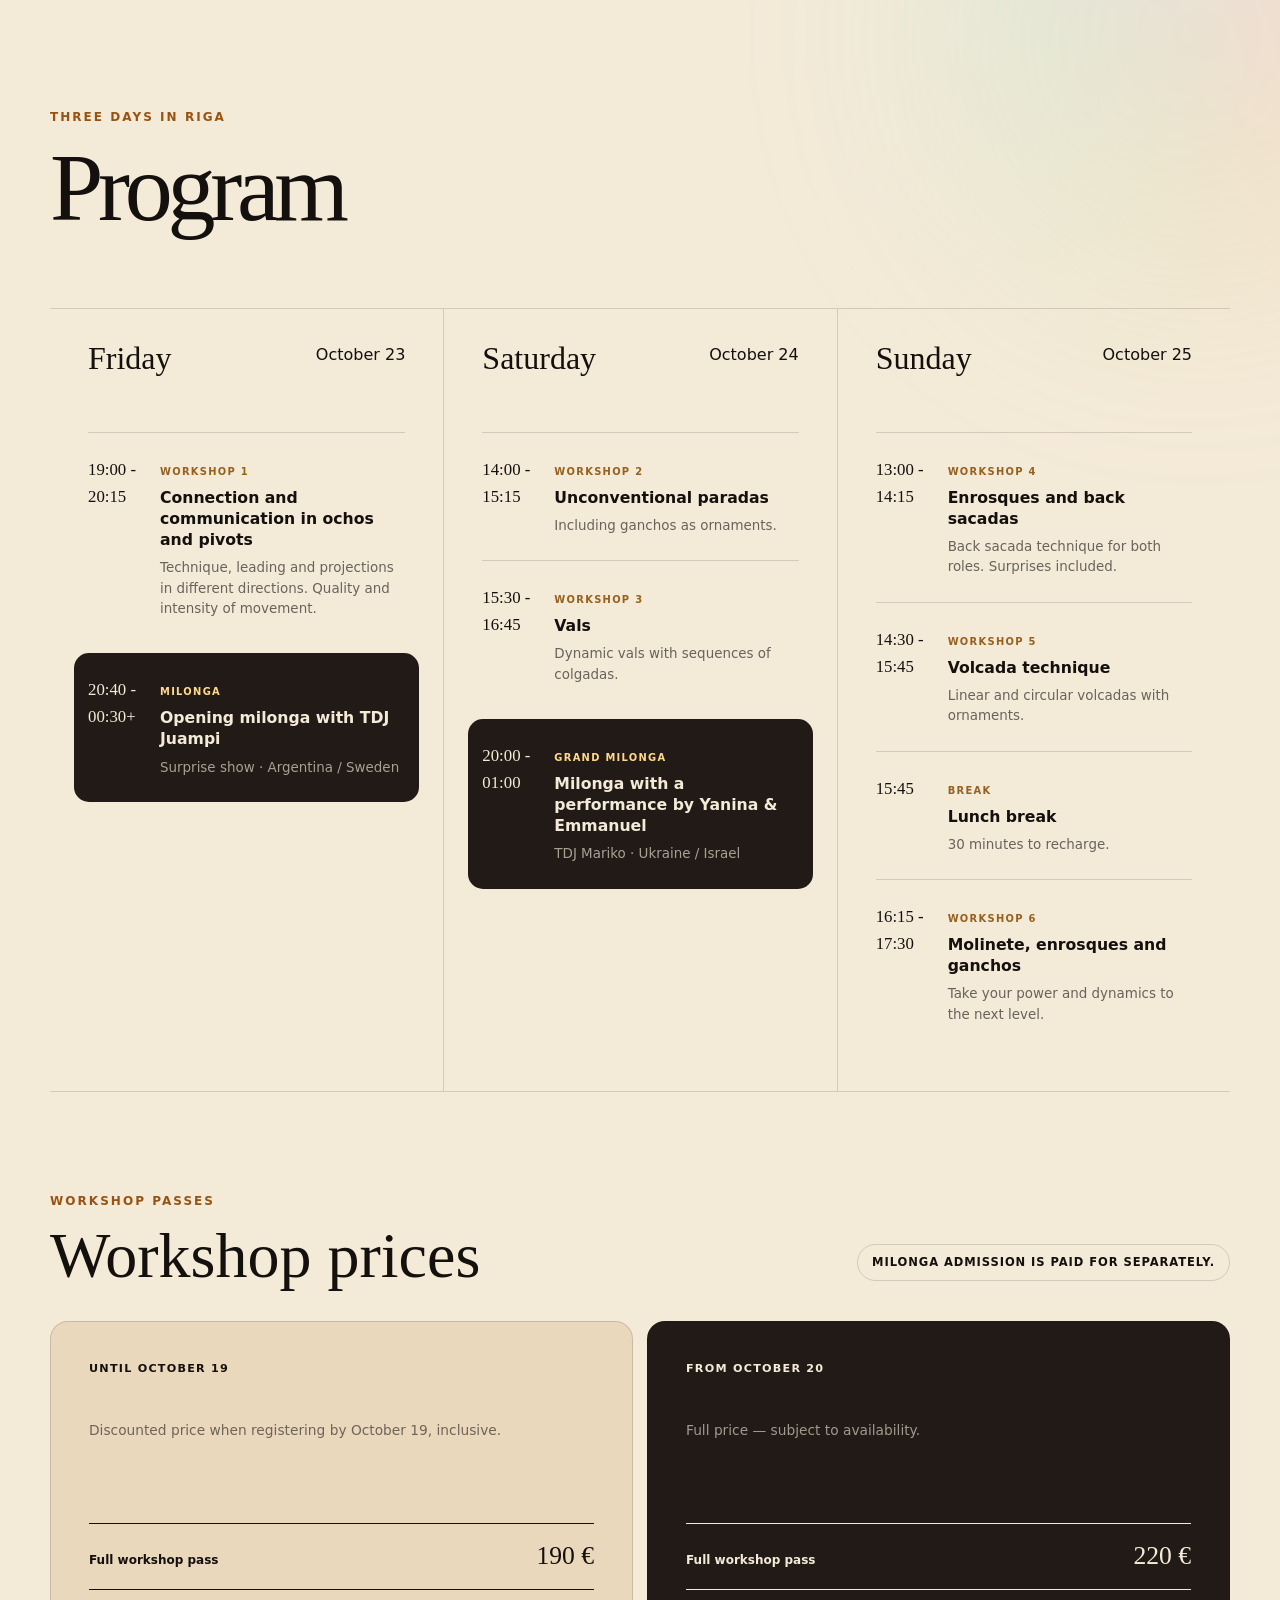
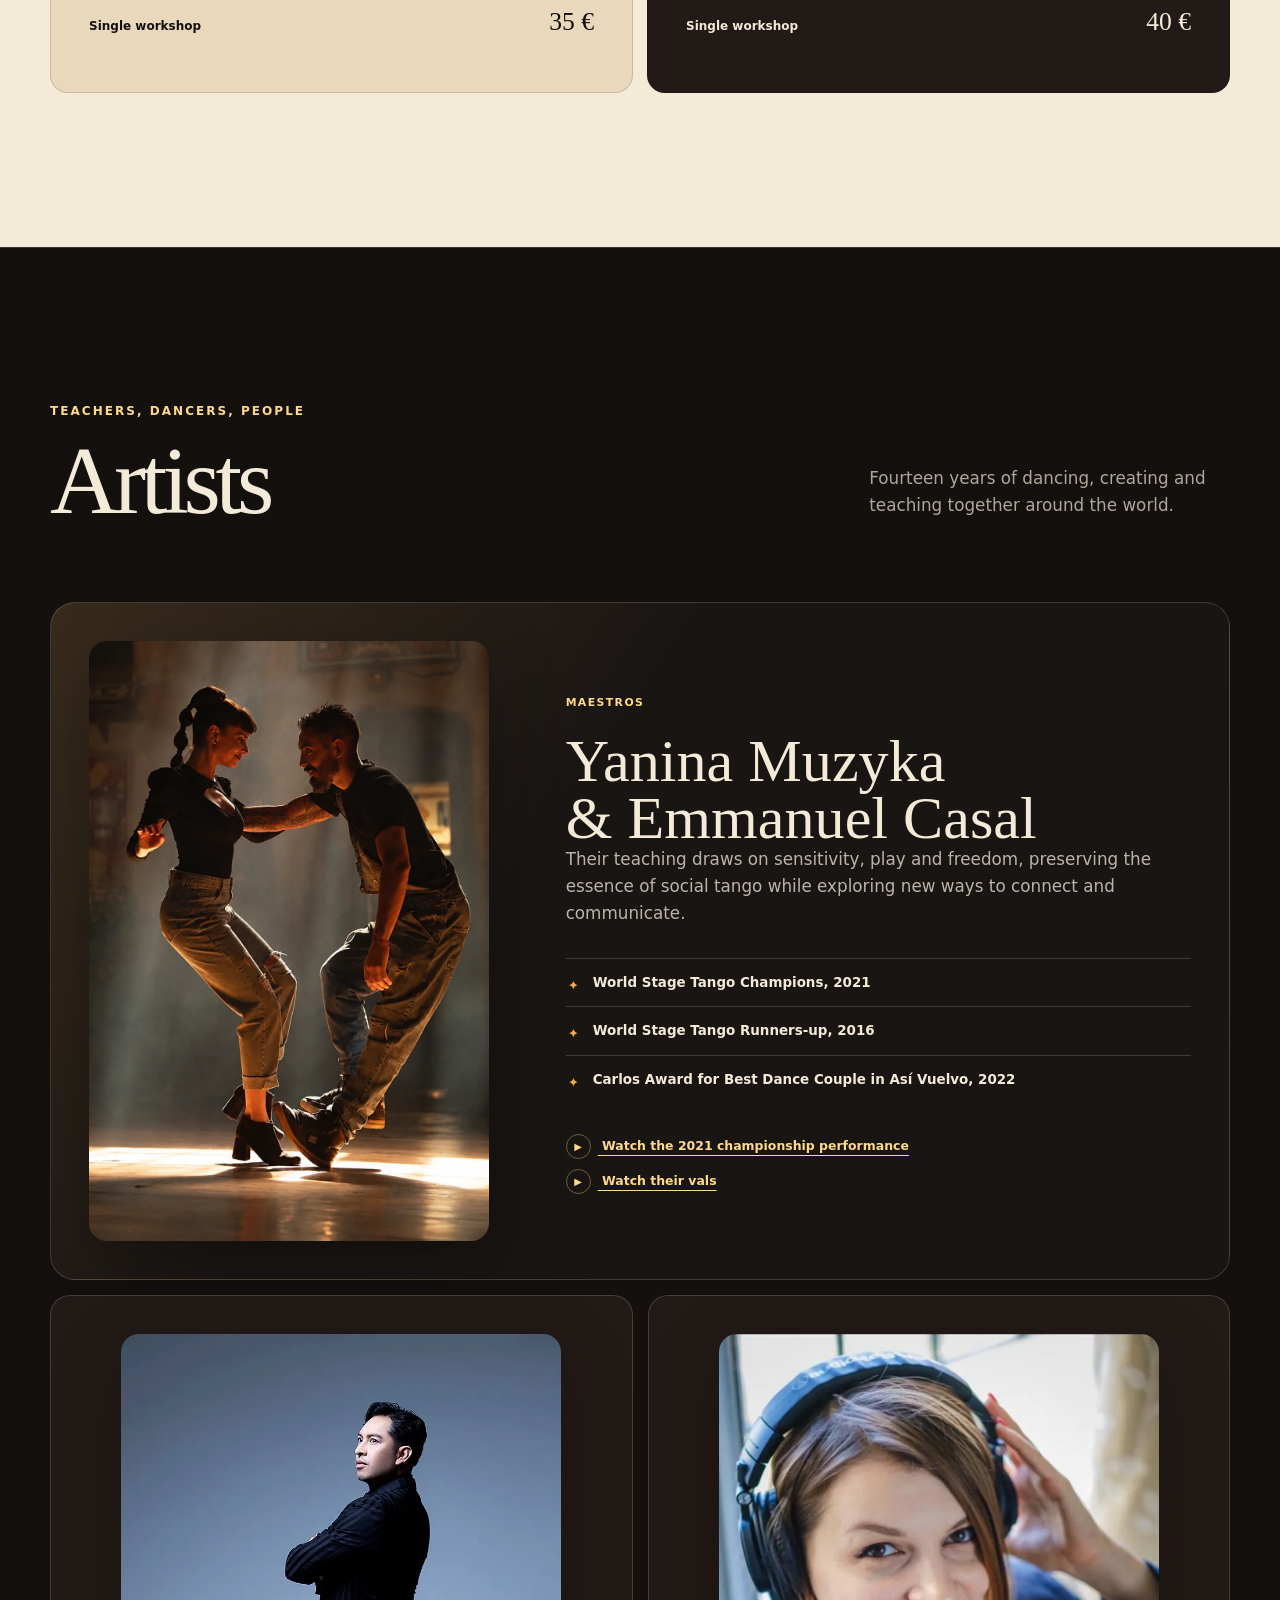
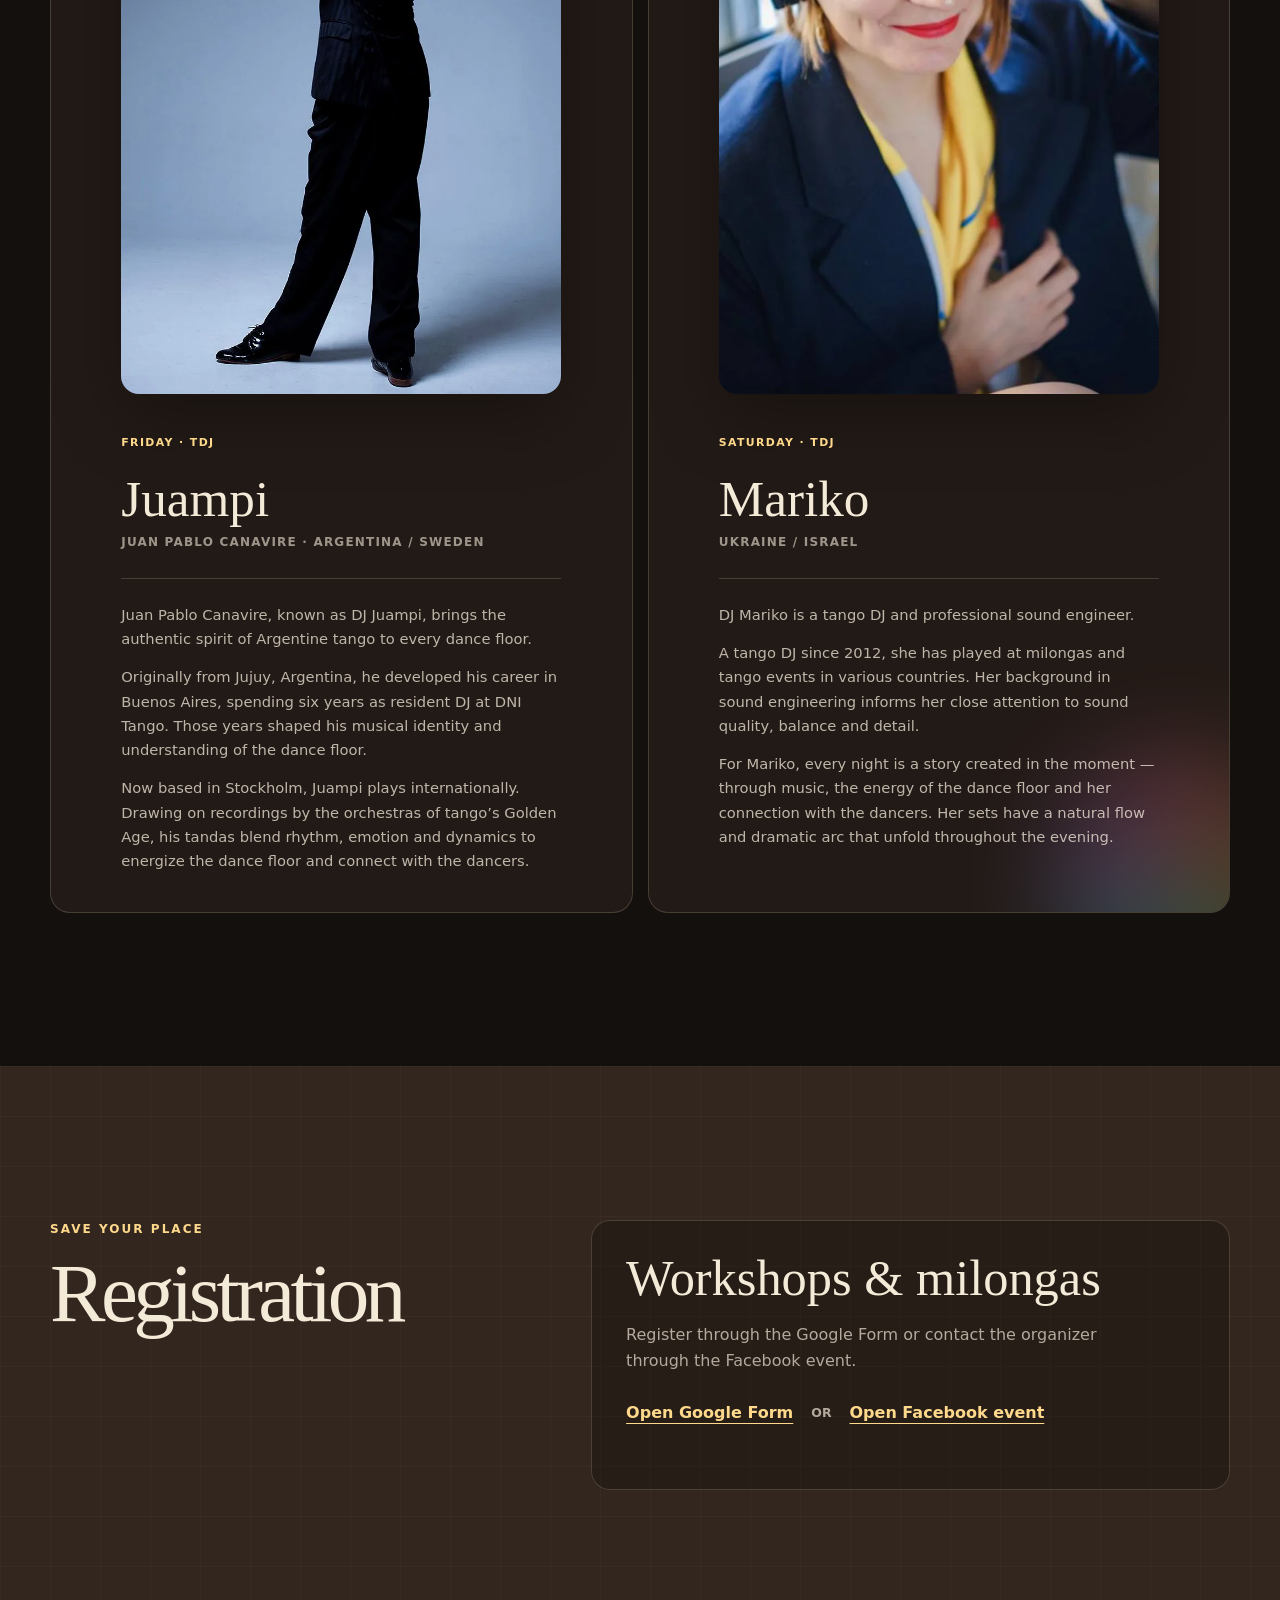
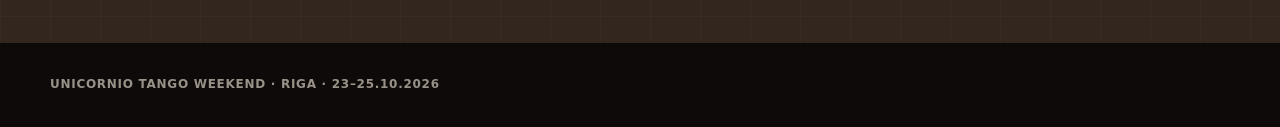
==== commit b856364e: "Extend discounted workshop pricing" ====
--- a/en/index.html
+++ b/en/index.html
@@ -53,20 +53,38 @@
   "offers": [
     {
       "@type": "Offer",
-      "name": "Full workshop pass",
+      "name": "Full workshop pass — Until October 19",
+      "price": "190",
+      "priceCurrency": "EUR",
+      "availability": "https://schema.org/InStock",
+      "validThrough": "2026-10-19T23:59:59+03:00",
+      "url": "https://forms.gle/D3oBQXFUAZPL2CEC7"
+    },
+    {
+      "@type": "Offer",
+      "name": "Single workshop — Until October 19",
+      "price": "35",
+      "priceCurrency": "EUR",
+      "availability": "https://schema.org/InStock",
+      "validThrough": "2026-10-19T23:59:59+03:00",
+      "url": "https://forms.gle/D3oBQXFUAZPL2CEC7"
+    },
+    {
+      "@type": "Offer",
+      "name": "Full workshop pass — From October 20",
       "price": "220",
       "priceCurrency": "EUR",
       "availability": "https://schema.org/InStock",
-      "validFrom": "2026-10-01T00:00:00+03:00",
+      "validFrom": "2026-10-20T00:00:00+03:00",
       "url": "https://forms.gle/D3oBQXFUAZPL2CEC7"
     },
     {
       "@type": "Offer",
-      "name": "Single workshop",
+      "name": "Single workshop — From October 20",
       "price": "40",
       "priceCurrency": "EUR",
       "availability": "https://schema.org/InStock",
-      "validFrom": "2026-10-01T00:00:00+03:00",
+      "validFrom": "2026-10-20T00:00:00+03:00",
       "url": "https://forms.gle/D3oBQXFUAZPL2CEC7"
     }
   ],
@@ -262,10 +280,16 @@
             </div>
             <p class="notice">Milonga admission is paid for separately.</p>
           </div>
-          <div class="pricing-grid pricing-grid-single">
+          <div class="pricing-grid">
             <article class="price-card">
-              <span class="price-period">From October 1</span>
-              <p>For those who decide at the last minute — subject to availability.</p>
+              <span class="price-period">Until October 19</span>
+              <p>Discounted price when registering by October 19, inclusive.</p>
+              <div class="price-row"><span>Full workshop pass</span><strong>190 €</strong></div>
+              <div class="price-row"><span>Single workshop</span><strong>35 €</strong></div>
+            </article>
+            <article class="price-card">
+              <span class="price-period">From October 20</span>
+              <p>Full price — subject to availability.</p>
               <div class="price-row"><span>Full workshop pass</span><strong>220 €</strong></div>
               <div class="price-row"><span>Single workshop</span><strong>40 €</strong></div>
             </article>
--- a/styles.css
+++ b/styles.css
@@ -520,10 +520,6 @@
   grid-template-columns: repeat(2, minmax(0, 1fr));
   gap: 14px;
   margin-top: 34px;
-}
-
-.pricing-grid-single {
-  grid-template-columns: minmax(0, 1fr);
 }
 
 .price-card {
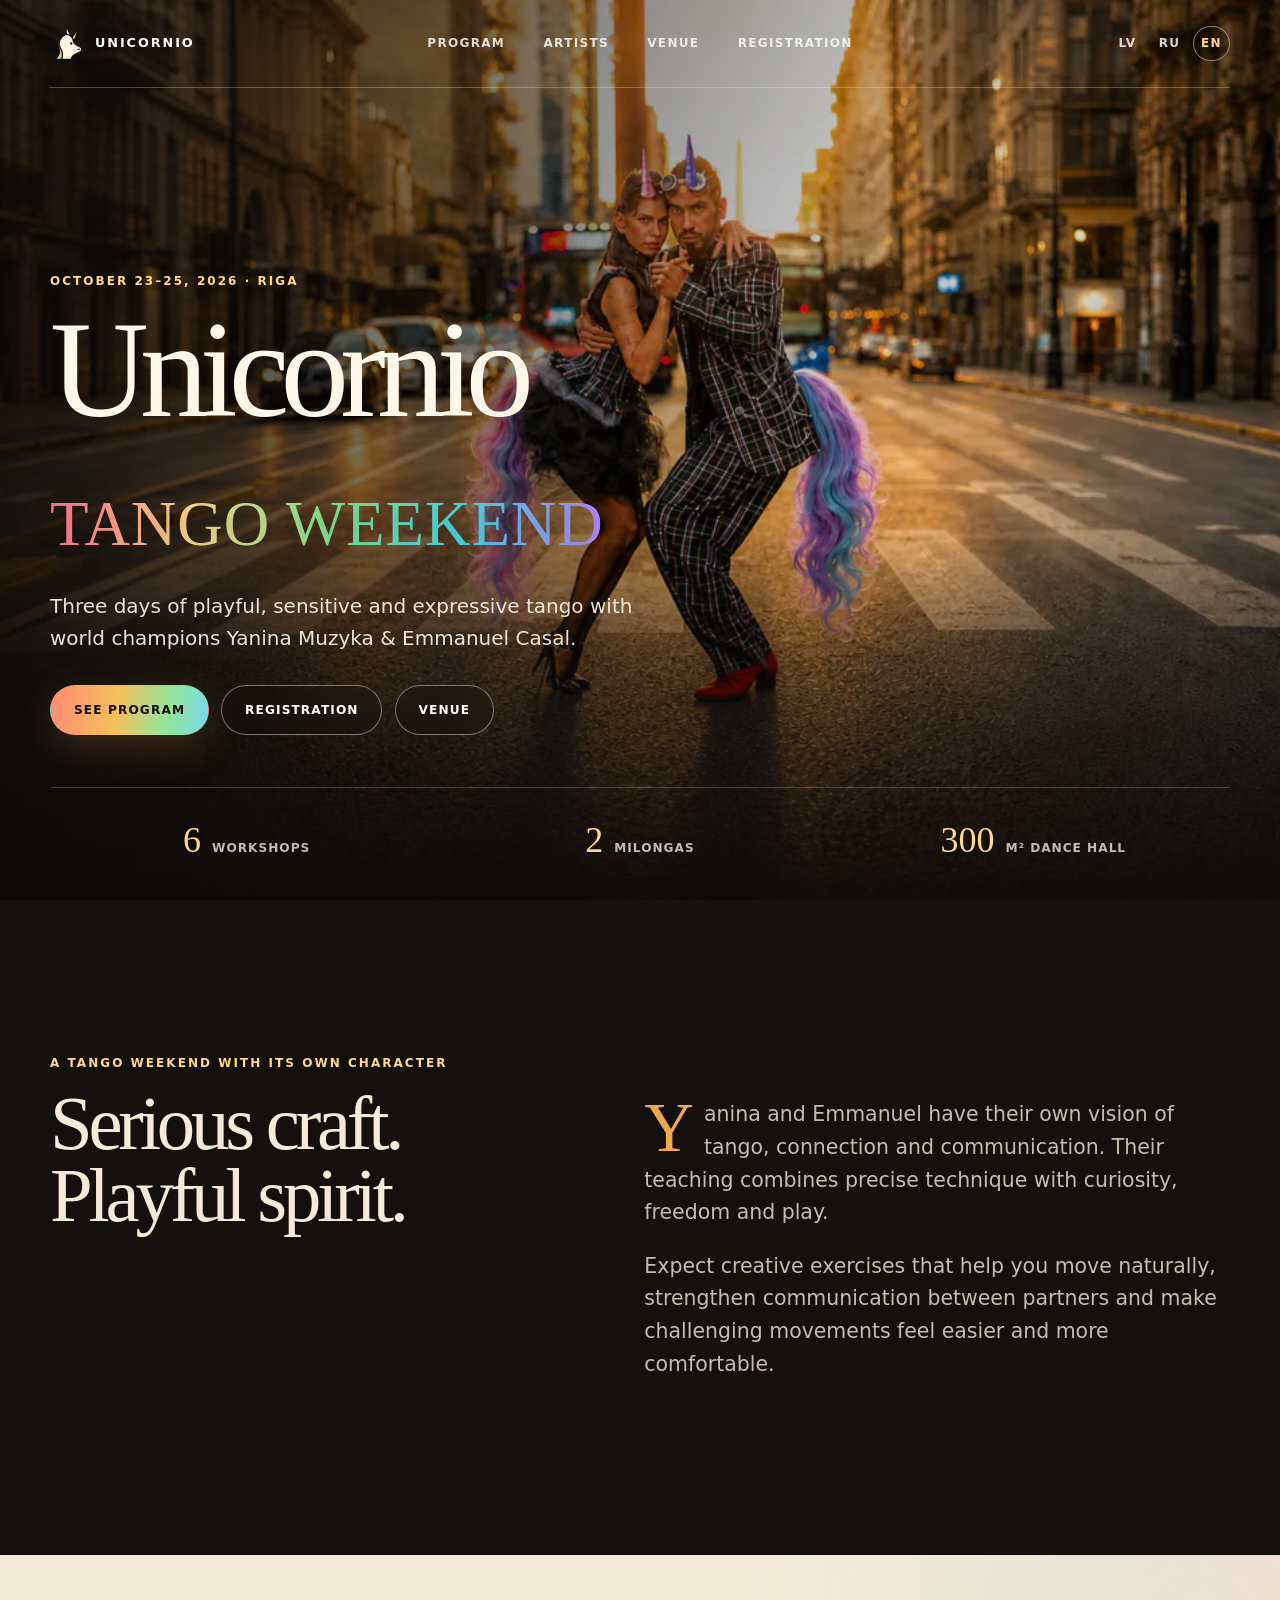
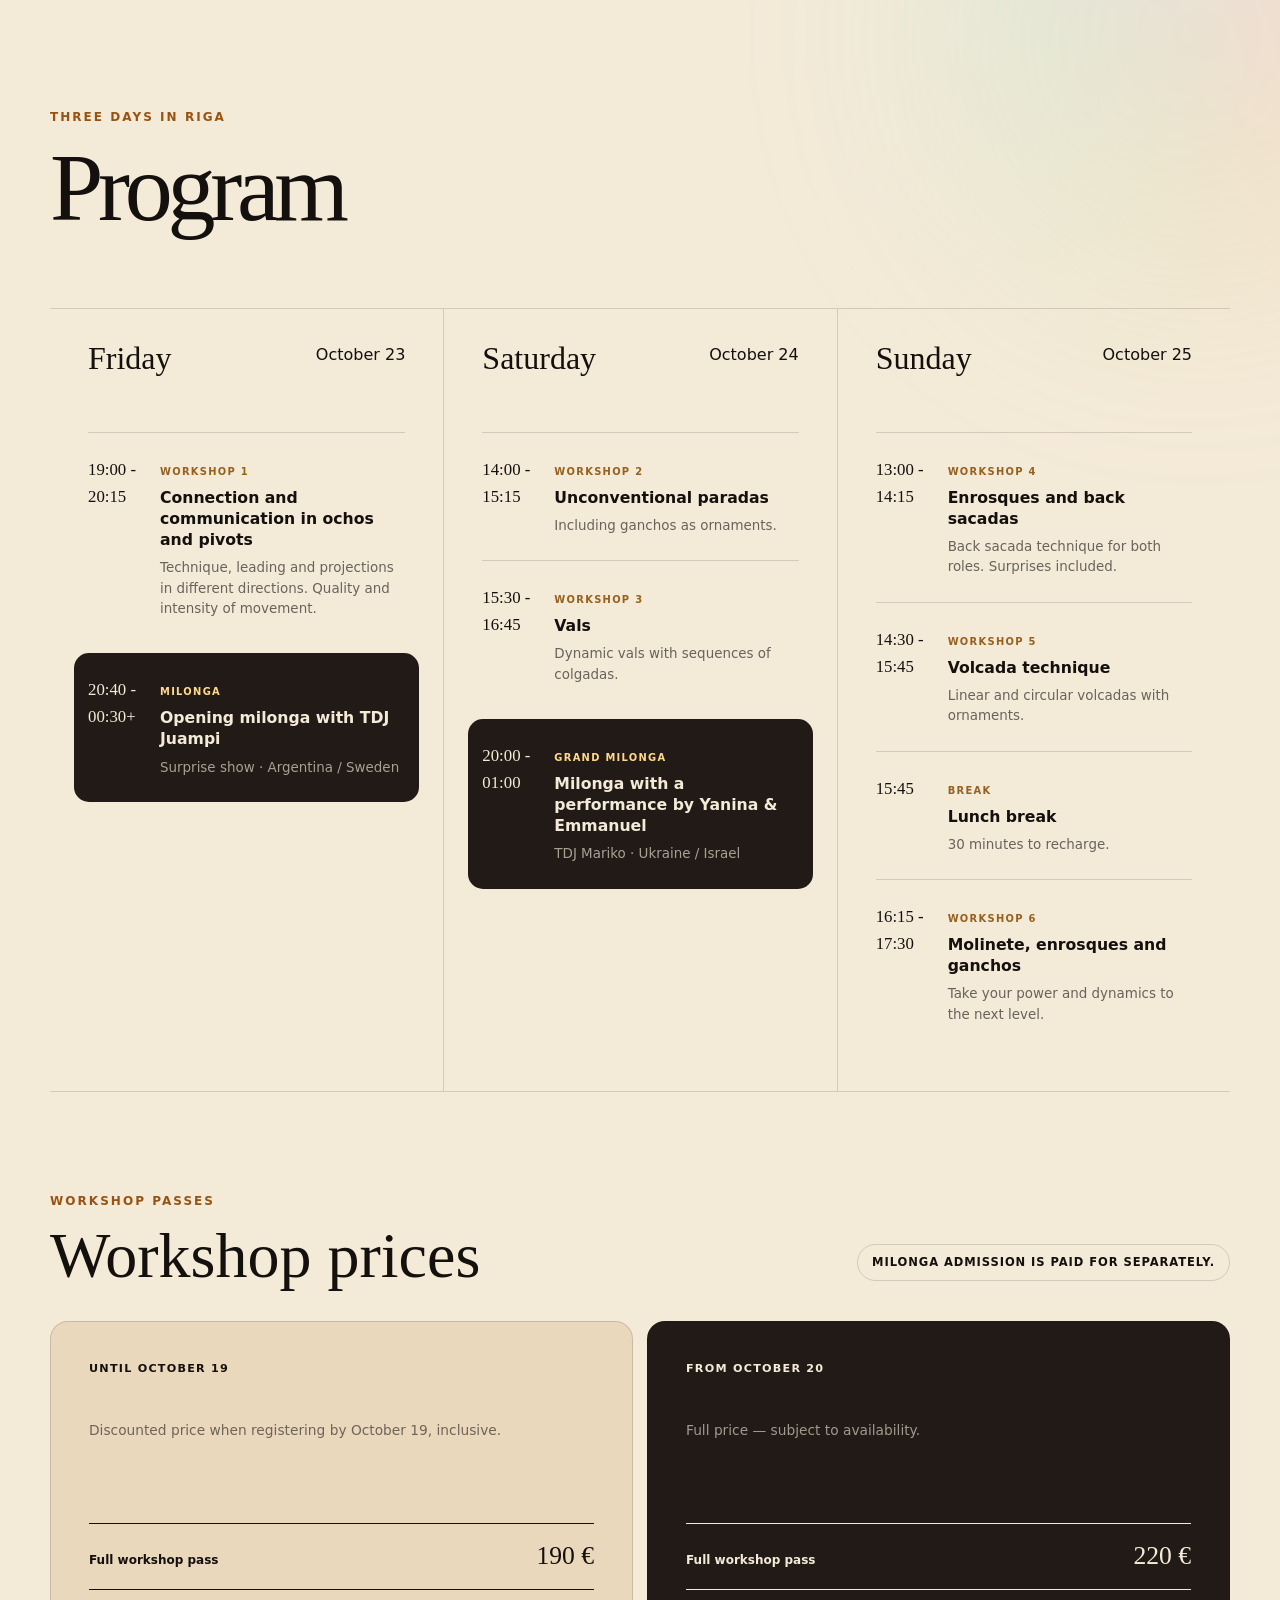
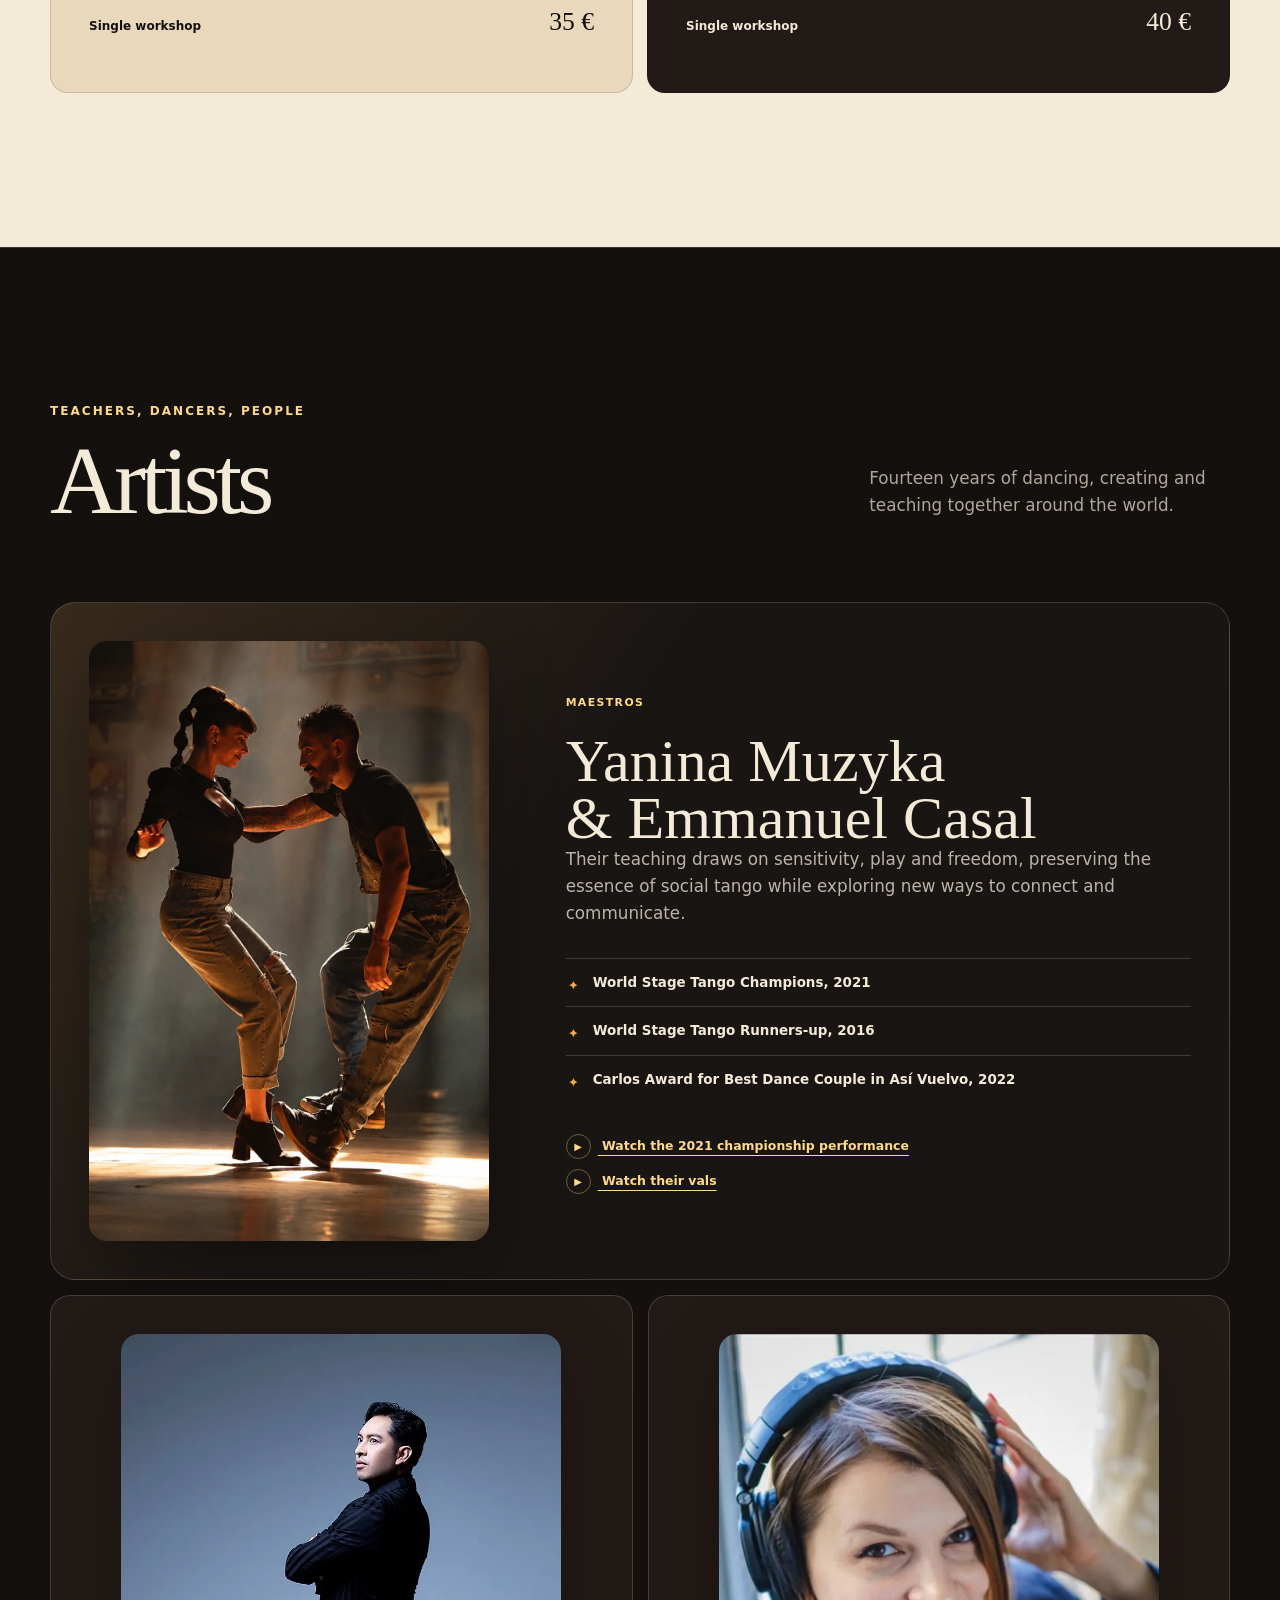
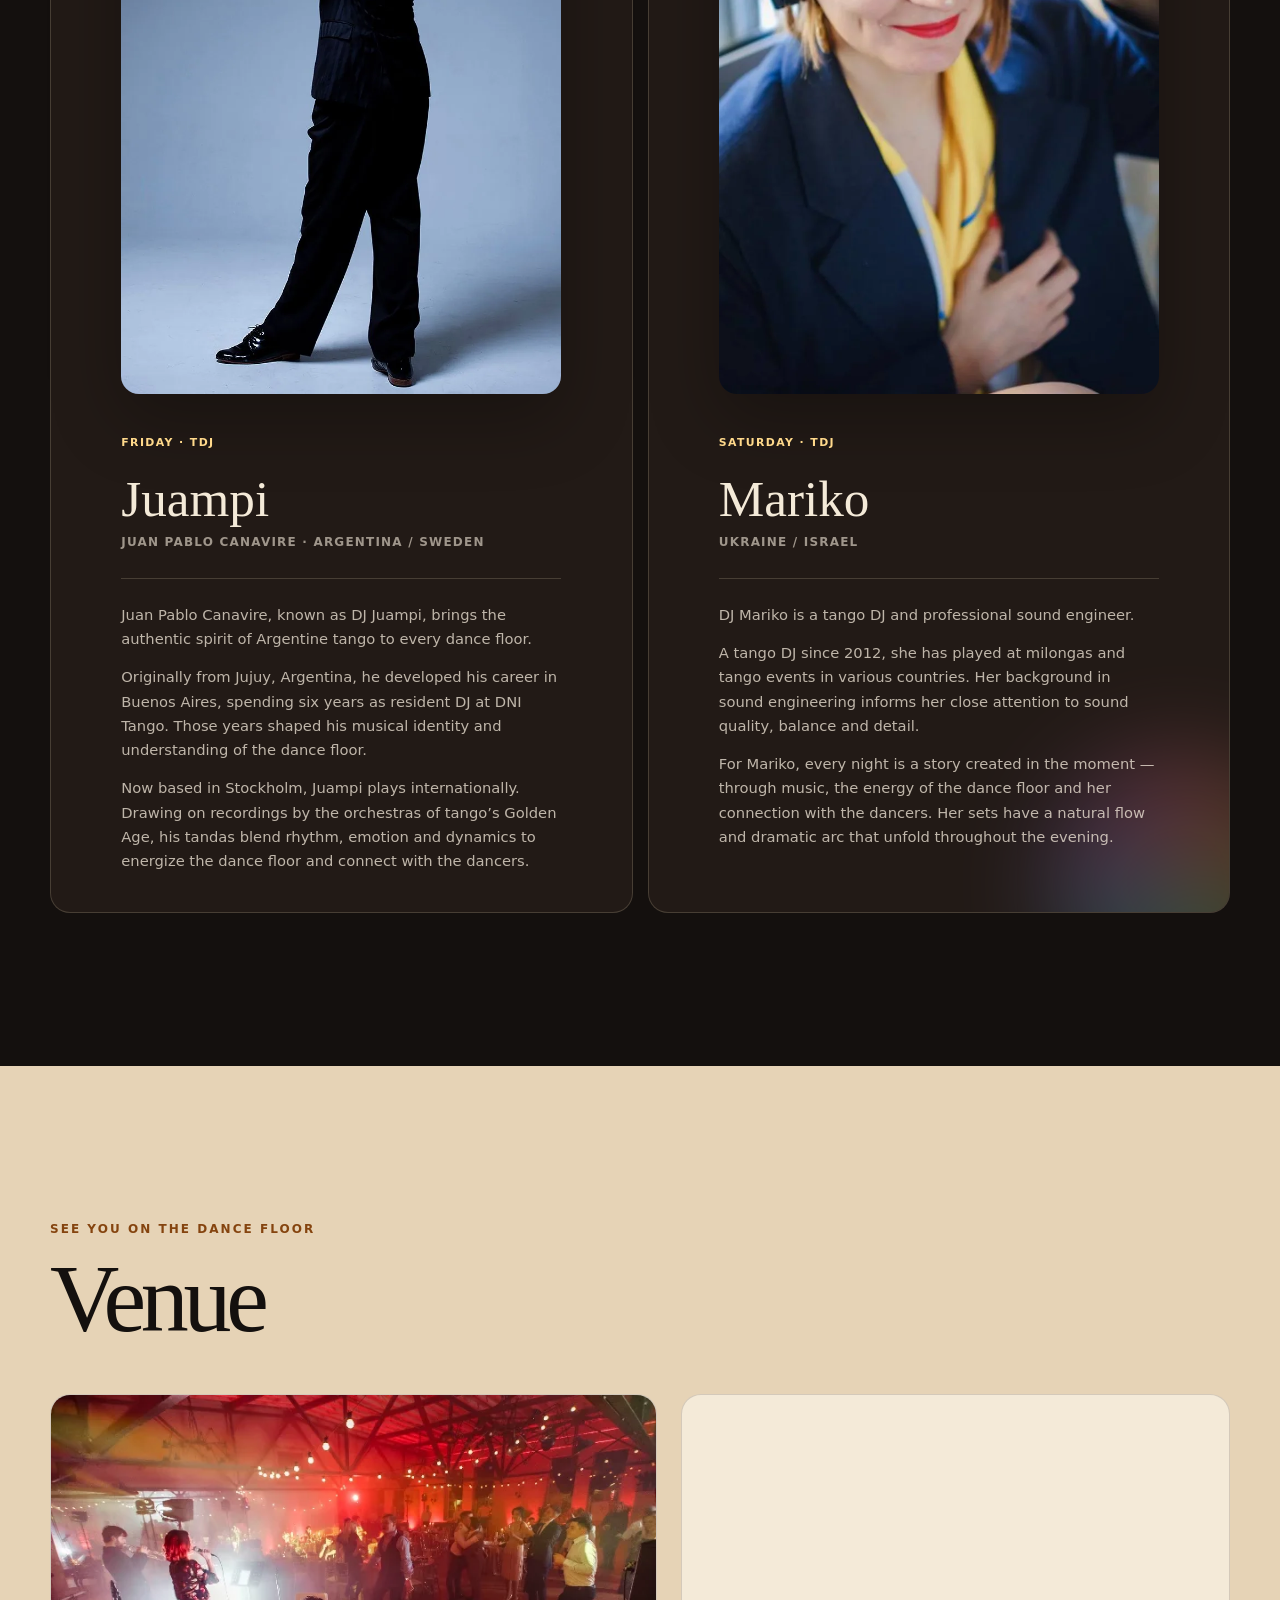
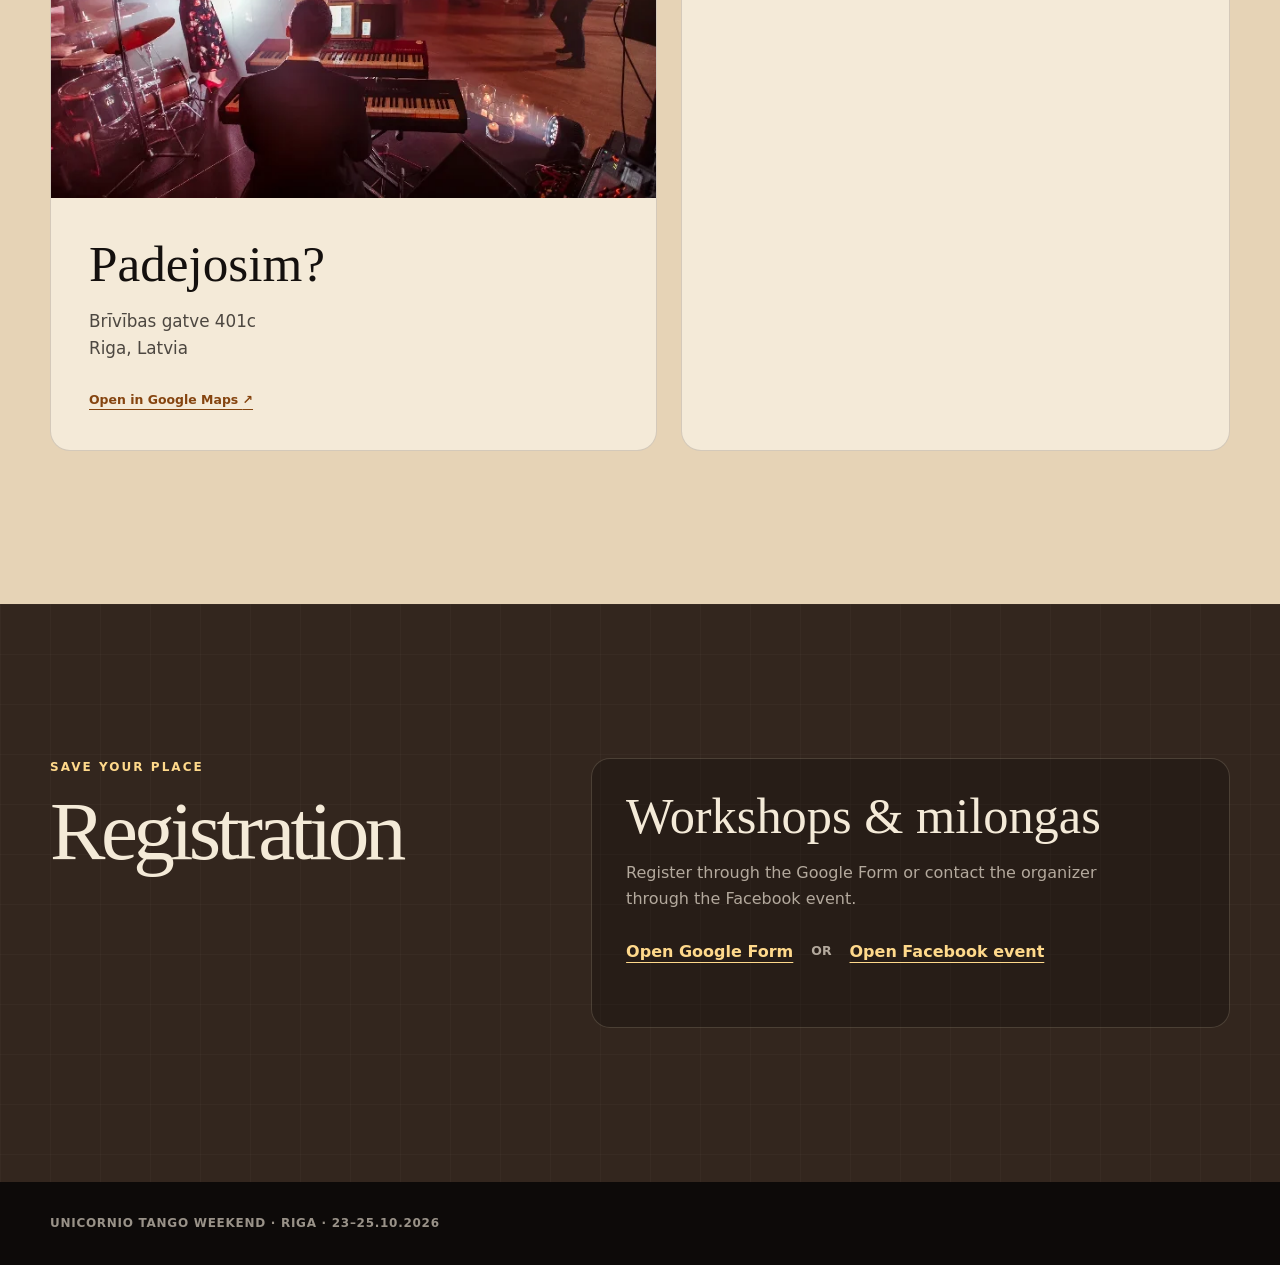
==== commit fa07f26b: "Add venue photo, address and map in all languages" ====
--- a/en/index.html
+++ b/en/index.html
@@ -34,9 +34,12 @@
   ],
   "location": {
     "@type": "Place",
+    "name": "Padejosim?",
+    "hasMap": "https://www.google.com/maps/search/?api=1&query=Padejosim%3F%2C%20Br%C4%ABv%C4%ABbas%20gatve%20401c%2C%20R%C4%ABga%2C%20Latvia",
     "address": {
       "@type": "PostalAddress",
-      "addressLocality": "Riga",
+      "streetAddress": "Brīvības gatve 401c",
+      "addressLocality": "Rīga",
       "addressCountry": "LV"
     }
   },
@@ -105,6 +108,7 @@
       <nav class="main-nav" aria-label="Main navigation">
         <a href="#program">Program</a>
         <a href="#artists">Artists</a>
+        <a href="#venue">Venue</a>
         <a href="#registration">Registration</a>
       </nav>
 
@@ -147,6 +151,7 @@
           <div class="hero-actions">
             <a class="button button-primary" href="#program">See program</a>
             <a class="button button-ghost" href="#registration">Registration</a>
+            <a class="button button-ghost" href="#venue">Venue</a>
           </div>
         </div>
 
@@ -372,6 +377,29 @@
         </div>
       </section>
 
+      <section class="section venue-section" id="venue" aria-labelledby="venue-title">
+        <div class="shell">
+          <div class="section-heading">
+            <p class="eyebrow">See you on the dance floor</p>
+            <h2 id="venue-title">Venue</h2>
+          </div>
+
+          <div class="venue-grid">
+            <article class="venue-card">
+              <img class="venue-photo" src="/assets/padejosim-venue.webp" width="680" height="453" loading="lazy" decoding="async" alt="An evening of dancing and live music at Padejosim?" />
+              <div class="venue-details">
+                <h3>Padejosim?</h3>
+                <p class="venue-address">Brīvības gatve 401c<br />Riga, Latvia</p>
+                <a class="text-link" href="https://www.google.com/maps/search/?api=1&amp;query=Padejosim%3F%2C%20Br%C4%ABv%C4%ABbas%20gatve%20401c%2C%20R%C4%ABga%2C%20Latvia" target="_blank" rel="noreferrer">Open in Google Maps <span aria-hidden="true">↗</span></a>
+              </div>
+            </article>
+            <div class="venue-map">
+              <iframe src="https://www.google.com/maps?q=Padejosim%3F%2C%20Br%C4%ABv%C4%ABbas%20gatve%20401c%2C%20R%C4%ABga%2C%20Latvia&amp;z=16&amp;output=embed&amp;hl=en" width="600" height="450" loading="lazy" referrerpolicy="no-referrer-when-downgrade" title="Map: Padejosim?, Brīvības gatve 401c, Riga" allowfullscreen></iframe>
+            </div>
+          </div>
+        </div>
+      </section>
+
       <section class="section registration-section" id="registration">
         <div class="shell registration-shell">
           <div class="section-heading">
@@ -403,5 +431,55 @@
     </footer>
 
     <a class="back-to-top" id="back-to-top" href="#top" aria-hidden="true" tabindex="-1">Back to top ↑</a>
+    <div class="scroll-unicorn" aria-hidden="true">
+      <div class="scroll-unicorn-racer">
+        <span class="unicorn-trail"></span>
+        <svg xmlns="http://www.w3.org/2000/svg" viewBox="0 0 160 112" aria-hidden="true" focusable="false">
+  <defs>
+    <linearGradient id="scroll-unicorn-rainbow" x1="0%" y1="0%" x2="100%" y2="100%">
+      <stop offset="0" stop-color="#ff8a74" />
+      <stop offset="0.42" stop-color="#f5c05b" />
+      <stop offset="0.74" stop-color="#91e69a" />
+      <stop offset="1" stop-color="#78d9ee" />
+    </linearGradient>
+  </defs>
+  <g class="unicorn-gallop" stroke="#17100d" stroke-width="2.5" stroke-linecap="round" stroke-linejoin="round">
+    <g class="unicorn-tail">
+      <path d="M42 54C26 43 16 52 8 45c1 14 14 17 20 15-7 10-14 13-24 12 9 11 25 11 33 1 5-7 7-13 5-19Z" fill="url(#scroll-unicorn-rainbow)" />
+      <path d="M12 71c10-1 16-7 20-13" fill="none" stroke-width="1.5" />
+    </g>
+    <g class="unicorn-leg unicorn-leg--rear-far">
+      <path d="M49 66c8 3 13 9 14 15l-4 15 3 5h-9l-3-6 5-13-13-9Z" fill="#e5d9c8" />
+      <path d="m52 95 7 1 3 5h-9Z" fill="#17100d" />
+    </g>
+    <g class="unicorn-leg unicorn-leg--front-far">
+      <path d="M100 65c7 1 12 8 11 15l-12 11-2 8h-9l4-12 10-11-7-7Z" fill="#e5d9c8" />
+      <path d="m90 94 8 1-1 4h-9Z" fill="#17100d" />
+    </g>
+    <g class="unicorn-body">
+      <path d="M107 14C96 18 91 29 96 40c3 8-2 13-7 19h23c2-8 0-16-5-22-5-8-5-15 3-21Z" fill="url(#scroll-unicorn-rainbow)" />
+      <path d="m109 18-1-13c0-2 2-2 3 0l7 13Z" fill="#fff5e5" />
+      <path d="m118 21 13-17-7 22Z" fill="url(#scroll-unicorn-rainbow)" />
+      <path d="M108 14c8-1 13 5 14 13 1 4 5 7 12 10 5 2 5 7 1 10l-9 4c-6 2-9 6-11 12-2 8-6 15-15 16-14 1-29-3-44 0-14 4-24-5-21-18 2-11 13-16 26-14l28 3c3-7 6-10 8-12-5-8-1-19 11-24Z" fill="#fff5e5" />
+      <path d="M45 54c7-4 15-4 23-2M106 52c-3 5-4 9-3 14" fill="none" stroke="#dcc9ad" stroke-width="2" />
+      <circle cx="118" cy="30" r="2.2" fill="#17100d" stroke="none" />
+      <path d="M130 41h4" fill="none" stroke-width="2" />
+      <path d="m119 19 7-9" fill="none" stroke="#fff5e5" stroke-width="1.5" />
+      <path d="m110 10 3 7" fill="none" stroke="#e3b3a9" stroke-width="1.5" />
+    </g>
+    <g class="unicorn-leg unicorn-leg--rear-near">
+      <path d="M48 67c1 7-3 11-9 15l-11 8h-9l3-6 13-10 4-9Z" fill="#fff5e5" />
+      <path d="m21 85 8 1-1 4h-9Z" fill="#17100d" />
+      <path d="M40 74c2-1 4-1 6-1" fill="none" stroke="#dcc9ad" stroke-width="1.5" />
+    </g>
+    <g class="unicorn-leg unicorn-leg--front-near">
+      <path d="M106 65c5 3 6 9 11 14l12 6 4 6h-10l-12-7c-7-4-10-9-11-16Z" fill="#fff5e5" />
+      <path d="m125 85 4 0 4 6h-10Z" fill="#17100d" />
+      <path d="M106 72c1 3 3 6 5 8" fill="none" stroke="#dcc9ad" stroke-width="1.5" />
+    </g>
+  </g>
+</svg>
+      </div>
+    </div>
   </body>
 </html>
--- a/styles.css
+++ b/styles.css
@@ -791,6 +791,63 @@
 .rainbow-card > * {
   position: relative;
   z-index: 1;
+}
+
+.venue-section {
+  background: var(--paper-deep);
+  color: var(--ink);
+}
+
+.venue-section .eyebrow,
+.venue-section .text-link {
+  color: #85440f;
+}
+
+.venue-grid {
+  display: grid;
+  grid-template-columns: minmax(0, 1.05fr) minmax(0, 0.95fr);
+  gap: 24px;
+  margin-top: 50px;
+}
+
+.venue-card,
+.venue-map {
+  overflow: hidden;
+  border: 1px solid var(--line-light);
+  border-radius: 20px;
+  background: var(--paper);
+}
+
+.venue-photo {
+  display: block;
+  width: 100%;
+  height: auto;
+}
+
+.venue-details {
+  padding: clamp(24px, 3vw, 38px);
+}
+
+.venue-details h3 {
+  margin: 0;
+  font-family: var(--display);
+  font-size: clamp(2.4rem, 4vw, 3.6rem);
+  font-weight: 500;
+  line-height: 1.1;
+}
+
+.venue-address {
+  margin: 16px 0 24px;
+  color: rgba(20, 16, 14, 0.75);
+  font-size: 1.05rem;
+}
+
+.venue-map iframe {
+  display: block;
+  width: 100%;
+  height: 100%;
+  min-height: 400px;
+  border: 0;
 }
 
 .registration-section {
@@ -928,6 +985,131 @@
   transform: translateY(-2px);
 }
 
+.scroll-unicorn {
+  position: fixed;
+  right: calc(144px + env(safe-area-inset-right, 0px));
+  bottom: max(14px, env(safe-area-inset-bottom));
+  left: max(12px, env(safe-area-inset-left));
+  z-index: 49;
+  height: 104px;
+  overflow: hidden;
+  opacity: 0;
+  pointer-events: none;
+  visibility: hidden;
+  transition: opacity 160ms ease, visibility 160ms;
+}
+
+.scroll-unicorn.is-running {
+  opacity: 1;
+  visibility: visible;
+}
+
+.scroll-unicorn-racer {
+  position: absolute;
+  bottom: 8px;
+  left: 0;
+  width: 128px;
+  max-width: 100%;
+}
+
+.scroll-unicorn svg {
+  position: relative;
+  display: block;
+  width: 100%;
+  height: auto;
+  overflow: visible;
+}
+
+.scroll-unicorn.is-reversed svg {
+  transform: scaleX(-1);
+}
+
+.unicorn-trail {
+  position: absolute;
+  right: calc(100% - 15px);
+  bottom: 32px;
+  width: 58px;
+  height: 4px;
+  border-radius: 100px;
+  background: linear-gradient(90deg, transparent, var(--violet), var(--rose), var(--gold-bright), var(--cyan));
+  transform-origin: right center;
+  animation: unicorn-trail 440ms ease-in-out infinite;
+  animation-play-state: paused;
+}
+
+.scroll-unicorn.is-reversed .unicorn-trail {
+  right: auto;
+  left: calc(100% - 15px);
+  background: linear-gradient(90deg, var(--cyan), var(--gold-bright), var(--rose), var(--violet), transparent);
+  transform-origin: left center;
+}
+
+.unicorn-gallop {
+  animation: unicorn-gallop 440ms ease-in-out infinite;
+  animation-play-state: paused;
+}
+
+.unicorn-leg {
+  transform-box: view-box;
+  animation: unicorn-stride 440ms ease-in-out infinite;
+  animation-play-state: paused;
+}
+
+.unicorn-leg--front-far,
+.unicorn-leg--rear-near {
+  animation-delay: -220ms;
+}
+
+.unicorn-leg--front-near {
+  transform-origin: 105px 67px;
+}
+
+.unicorn-leg--front-far {
+  transform-origin: 102px 67px;
+}
+
+.unicorn-leg--rear-near {
+  transform-origin: 44px 68px;
+}
+
+.unicorn-leg--rear-far {
+  transform-origin: 49px 68px;
+}
+
+.unicorn-tail {
+  transform-box: view-box;
+  transform-origin: 42px 58px;
+  animation: unicorn-tail 440ms ease-in-out infinite;
+  animation-play-state: paused;
+}
+
+.scroll-unicorn.is-running .unicorn-gallop,
+.scroll-unicorn.is-running .unicorn-leg,
+.scroll-unicorn.is-running .unicorn-tail,
+.scroll-unicorn.is-running .unicorn-trail {
+  animation-play-state: running;
+}
+
+@keyframes unicorn-gallop {
+  0%, 100% { transform: translateY(0); }
+  50% { transform: translateY(-5px); }
+}
+
+@keyframes unicorn-stride {
+  0%, 100% { transform: rotate(-24deg); }
+  50% { transform: rotate(27deg); }
+}
+
+@keyframes unicorn-tail {
+  0%, 100% { transform: rotate(-7deg); }
+  50% { transform: rotate(9deg); }
+}
+
+@keyframes unicorn-trail {
+  0%, 100% { opacity: 0.35; transform: scaleX(0.7); }
+  50% { opacity: 0.8; transform: scaleX(1); }
+}
+
 @media (max-width: 920px) {
   .site-header {
     grid-template-columns: 1fr auto;
@@ -952,6 +1134,7 @@
   }
 
   .intro,
+  .venue-grid,
   .registration-shell,
   .maestros-card {
     grid-template-columns: 1fr;
@@ -989,6 +1172,20 @@
 }
 
 @media (max-width: 620px) {
+  .scroll-unicorn {
+    height: 90px;
+  }
+
+  .scroll-unicorn-racer {
+    width: 96px;
+  }
+
+  .unicorn-trail {
+    bottom: 24px;
+    width: 40px;
+    height: 3px;
+  }
+
   :root {
     --shell: min(100% - 28px, 1180px);
   }
@@ -1069,6 +1266,14 @@
 }
 
 @media (prefers-reduced-motion: reduce) {
+  .scroll-unicorn {
+    display: none;
+  }
+
+  .scroll-unicorn * {
+    animation: none !important;
+  }
+
   html {
     scroll-behavior: auto;
   }
